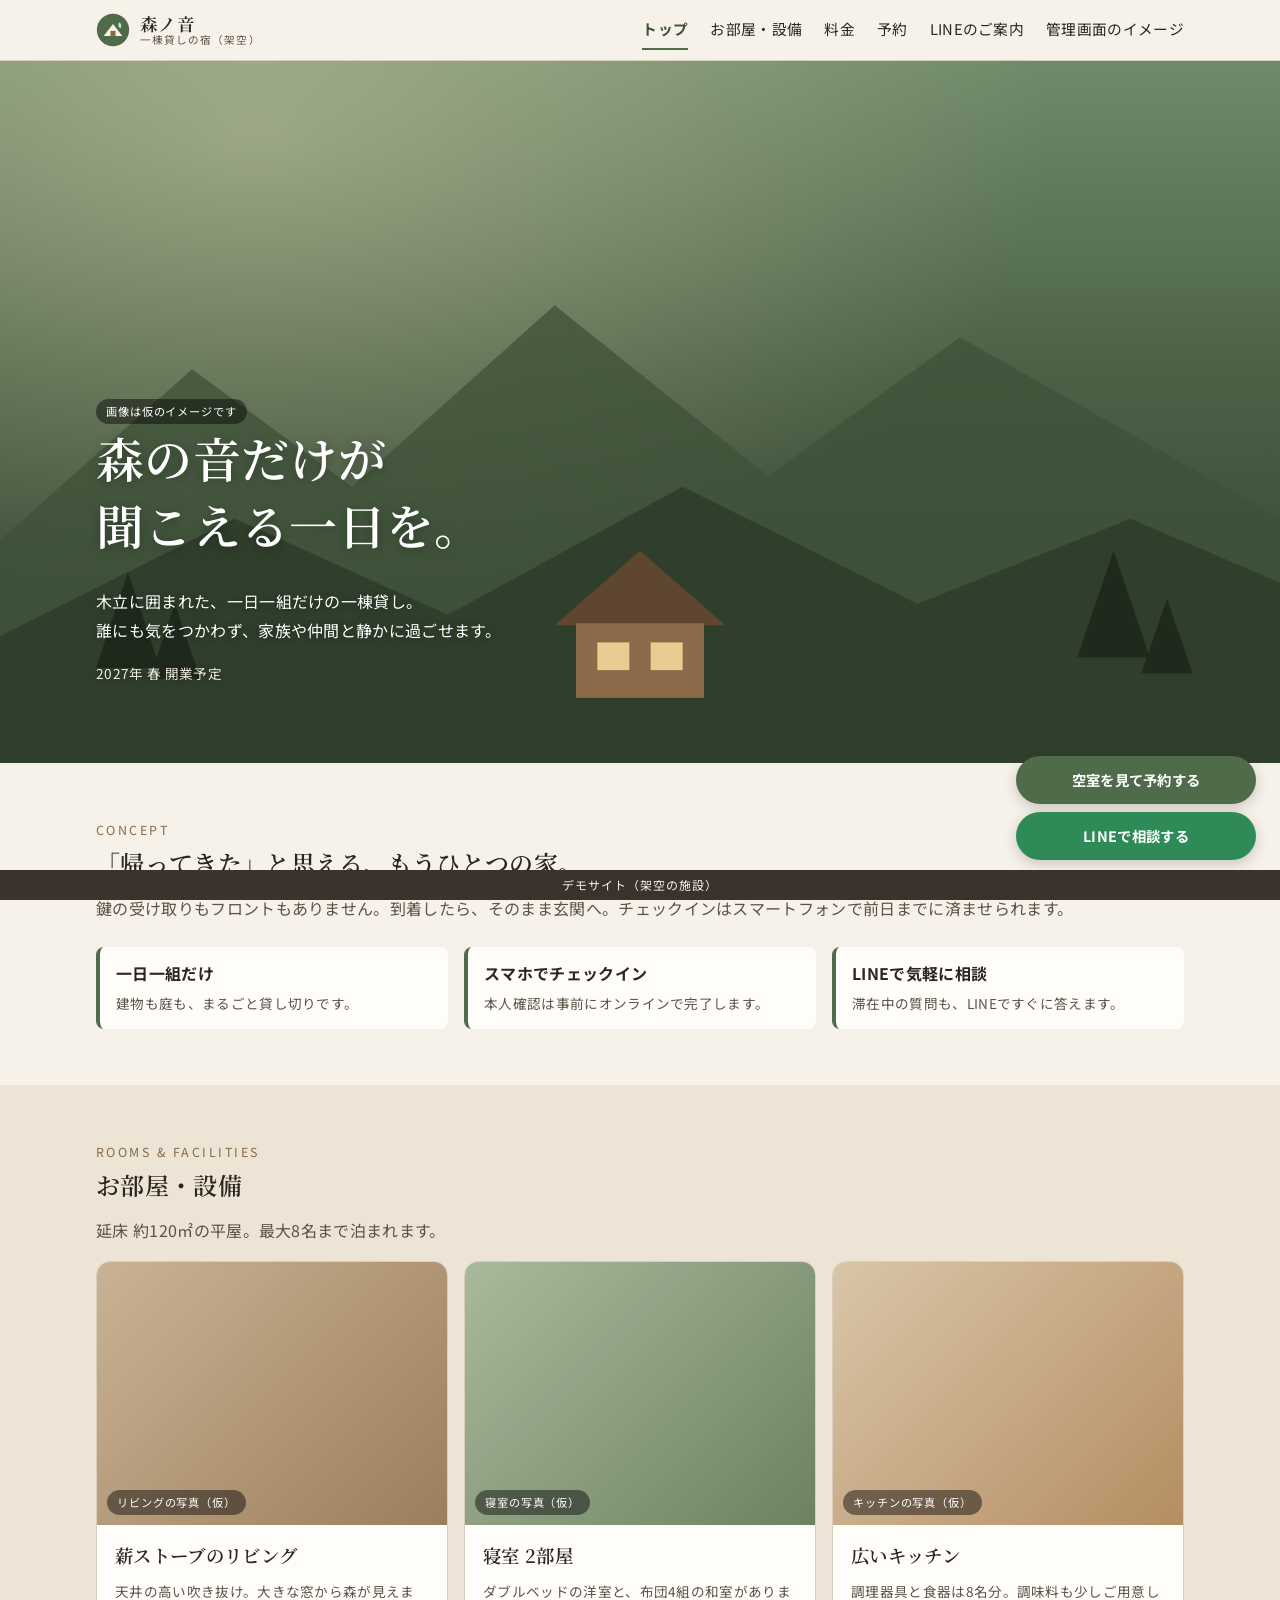
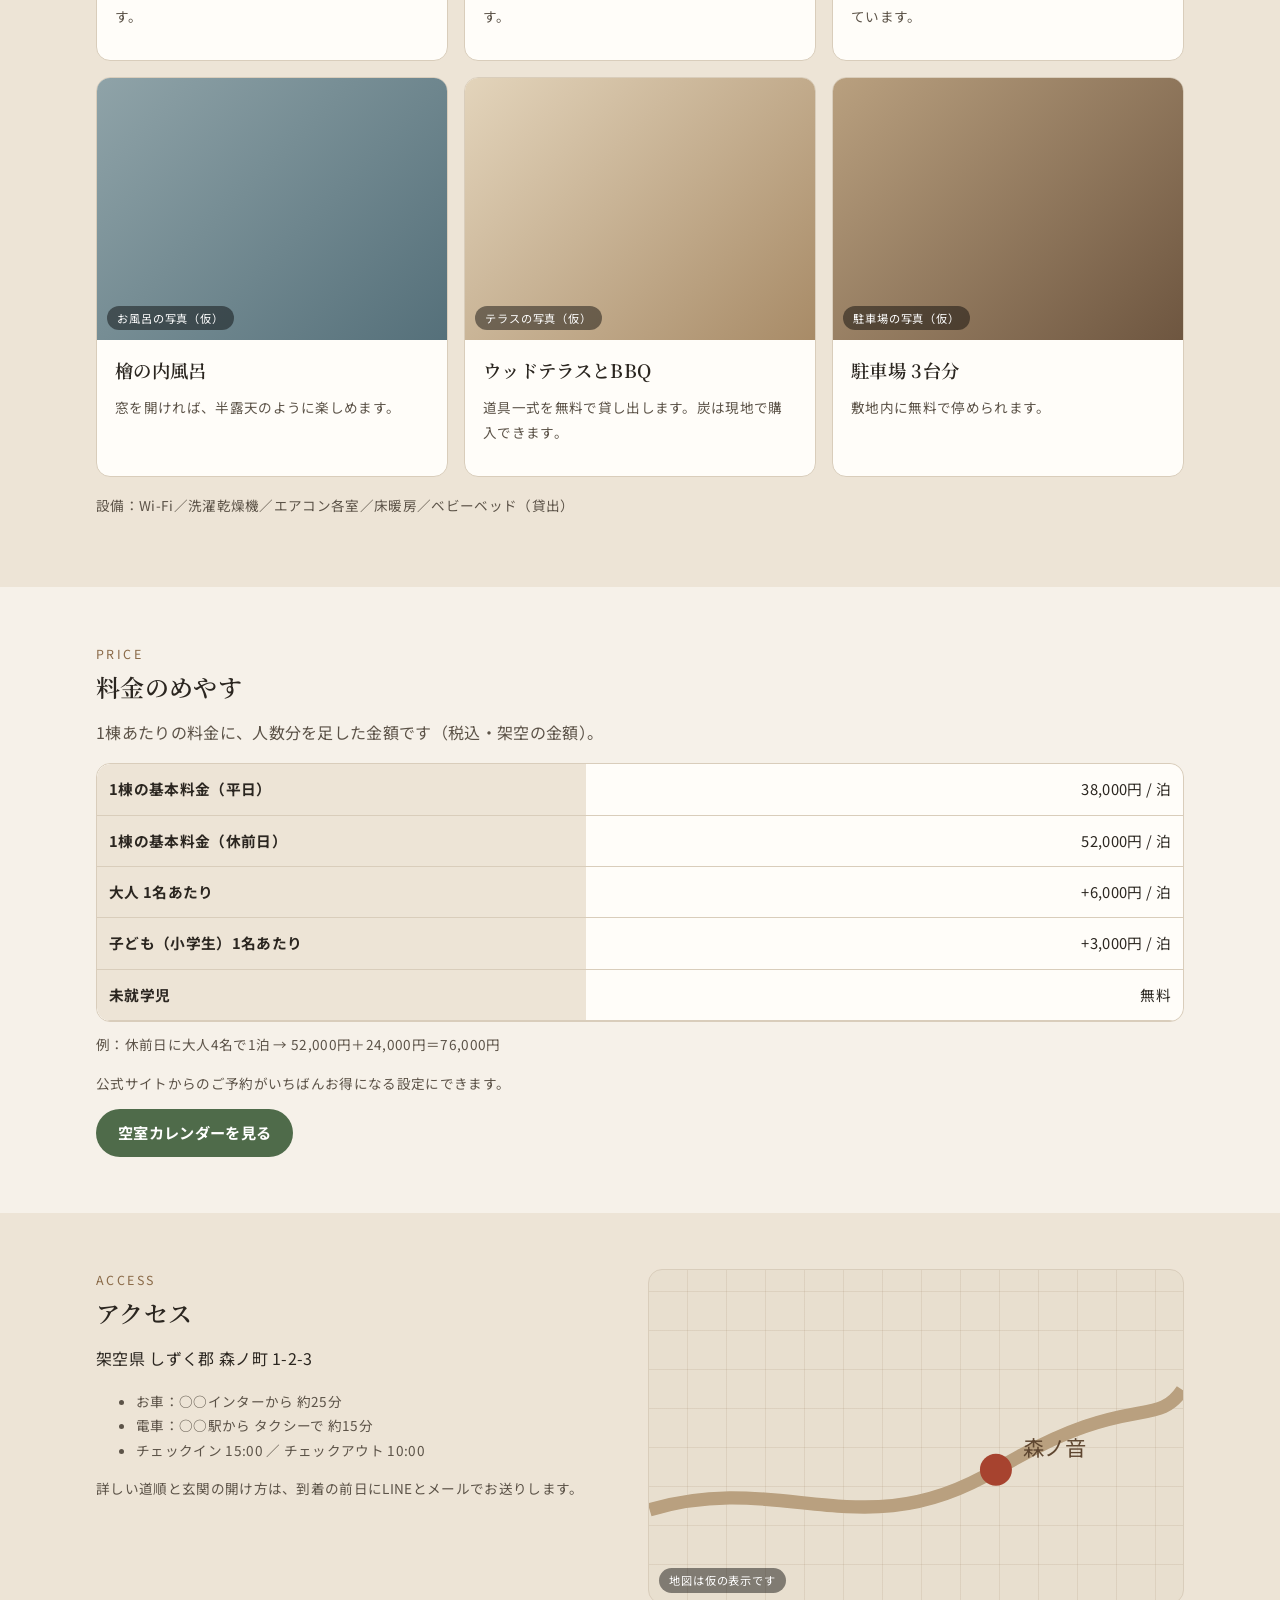
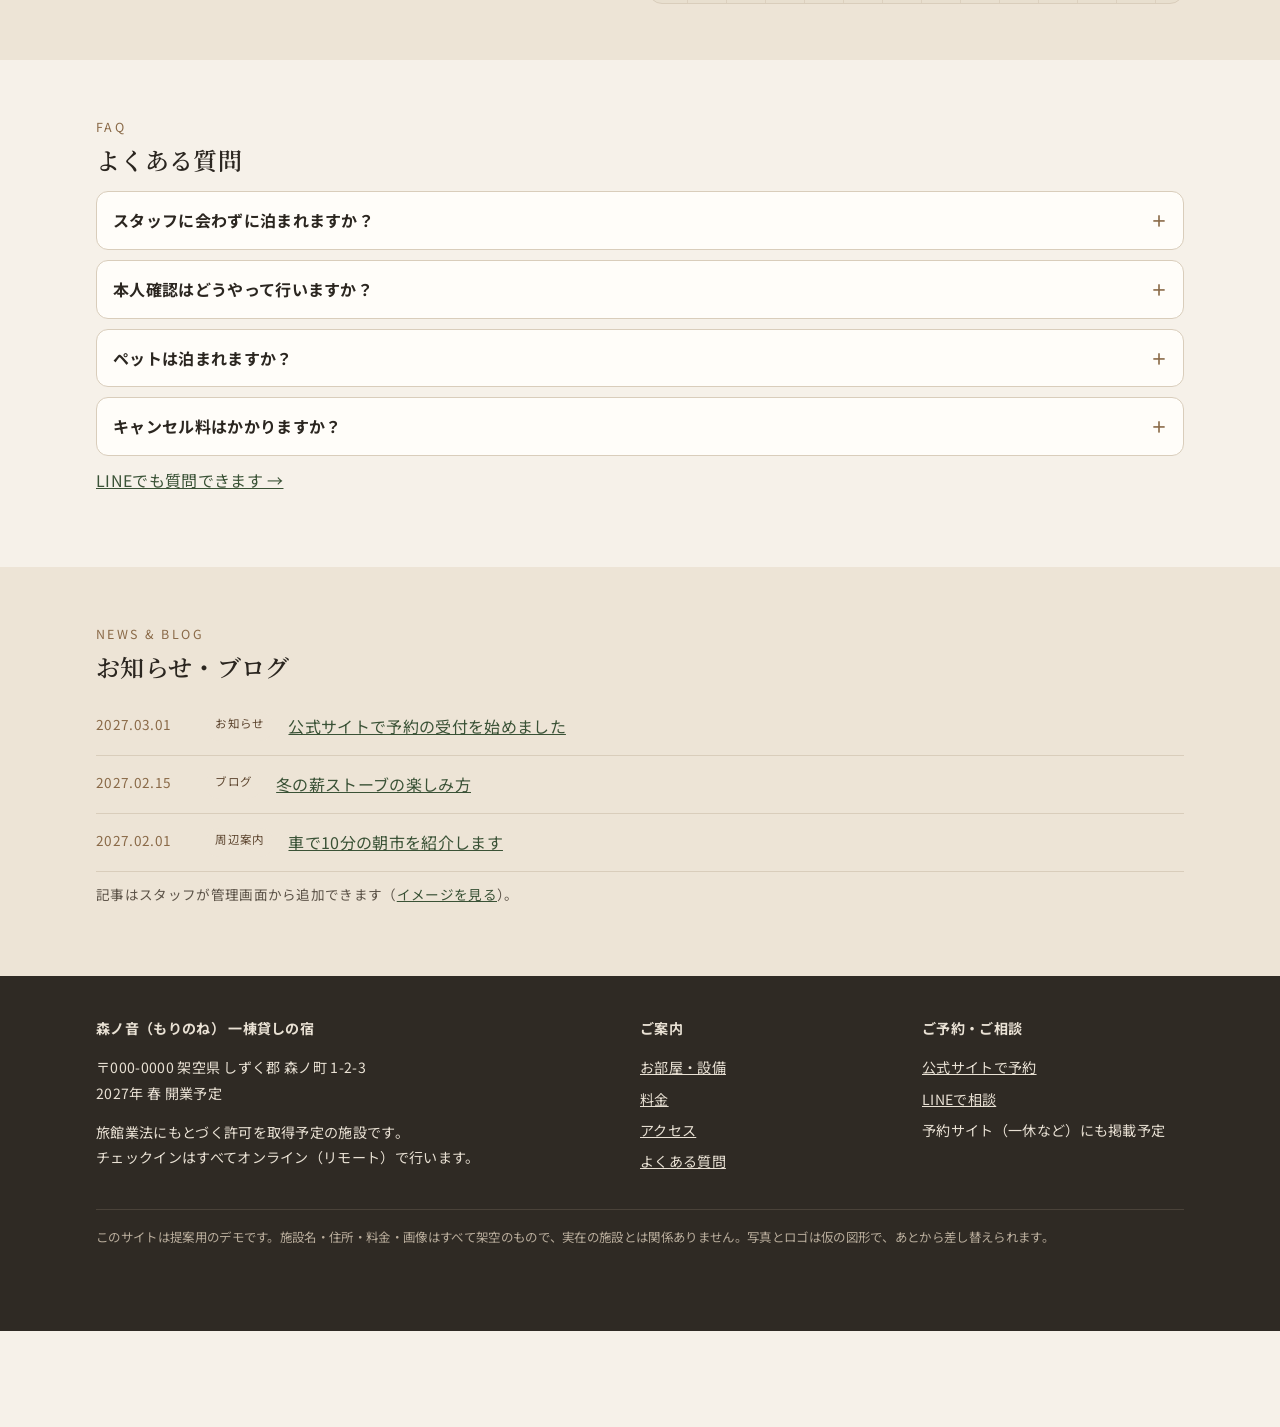
==== index.html @ 6efb227b "lodging site demo (fictional facility)" ====
<!doctype html>
<html lang="ja">
<head>
<meta charset="utf-8">
<meta name="viewport" content="width=device-width, initial-scale=1">
<meta name="robots" content="noindex,nofollow">
<title>森ノ音 一棟貸しの宿（デモ）</title>
<meta name="description" content="架空の一棟貸し貸別荘「森ノ音」の公式サイトのデモです。">
<link rel="preconnect" href="https://fonts.googleapis.com">
<link rel="preconnect" href="https://fonts.gstatic.com" crossorigin>
<link href="https://fonts.googleapis.com/css2?family=Noto+Sans+JP:wght@400;700&family=Noto+Serif+JP:wght@500;600&display=swap" rel="stylesheet">
<link rel="stylesheet" href="assets/style.css">
</head>
<body class="has-sticky">
<div id="site-header"></div>

<main>
  <!-- ヒーロー -->
  <section class="hero" aria-label="コンセプト">
    <svg class="hero-art" viewBox="0 0 1200 800" preserveAspectRatio="xMidYMid slice" aria-hidden="true">
      <path d="M0 520 L180 360 L330 470 L520 300 L720 460 L900 330 L1200 500 L1200 800 L0 800Z" fill="#3e5239" opacity=".75"/>
      <path d="M0 610 L220 500 L420 590 L640 470 L860 580 L1060 500 L1200 560 L1200 800 L0 800Z" fill="#2f3f2b"/>
      <g fill="#1f2a1d">
        <path d="M90 640 l30 -90 l30 90z"/><path d="M140 650 l24 -70 l24 70z"/>
        <path d="M1010 630 l34 -100 l34 100z"/><path d="M1070 645 l24 -70 l24 70z"/>
      </g>
      <g transform="translate(520 520)">
        <path d="M0 80 L80 10 L160 80 Z" fill="#5e4630"/>
        <rect x="20" y="78" width="120" height="70" fill="#8a6a48"/>
        <rect x="40" y="96" width="30" height="26" fill="#f3d79a" opacity=".9"/>
        <rect x="90" y="96" width="30" height="26" fill="#f3d79a" opacity=".9"/>
      </g>
    </svg>
    <div class="inner">
      <span class="placeholder-tag">画像は仮のイメージです</span>
      <h1>森の音だけが<br>聞こえる一日を。</h1>
      <p>木立に囲まれた、一日一組だけの一棟貸し。<br>誰にも気をつかわず、家族や仲間と静かに過ごせます。</p>
      <p class="small" style="color:#f1eadf">2027年 春 開業予定</p>
    </div>
  </section>

  <!-- コンセプト -->
  <section class="section">
    <div class="container">
      <span class="eyebrow">CONCEPT</span>
      <h2>「帰ってきた」と思える、もうひとつの家。</h2>
      <p class="lead">鍵の受け取りもフロントもありません。到着したら、そのまま玄関へ。チェックインはスマートフォンで前日までに済ませられます。</p>
      <div class="grid grid-3" style="margin-top:24px">
        <div class="info"><strong>一日一組だけ</strong><br><span class="small">建物も庭も、まるごと貸し切りです。</span></div>
        <div class="info"><strong>スマホでチェックイン</strong><br><span class="small">本人確認は事前にオンラインで完了します。</span></div>
        <div class="info"><strong>LINEで気軽に相談</strong><br><span class="small">滞在中の質問も、LINEですぐに答えます。</span></div>
      </div>
    </div>
  </section>

  <!-- お部屋・設備 -->
  <section class="section alt" id="rooms">
    <div class="container">
      <span class="eyebrow">ROOMS &amp; FACILITIES</span>
      <h2>お部屋・設備</h2>
      <p class="lead">延床 約120㎡の平屋。最大8名まで泊まれます。</p>
      <div class="grid grid-3">
        <article class="card">
          <div class="ph"><span class="placeholder-tag">リビングの写真（仮）</span></div>
          <div class="body"><h3>薪ストーブのリビング</h3><p class="small">天井の高い吹き抜け。大きな窓から森が見えます。</p></div>
        </article>
        <article class="card">
          <div class="ph p2"><span class="placeholder-tag">寝室の写真（仮）</span></div>
          <div class="body"><h3>寝室 2部屋</h3><p class="small">ダブルベッドの洋室と、布団4組の和室があります。</p></div>
        </article>
        <article class="card">
          <div class="ph p3"><span class="placeholder-tag">キッチンの写真（仮）</span></div>
          <div class="body"><h3>広いキッチン</h3><p class="small">調理器具と食器は8名分。調味料も少しご用意しています。</p></div>
        </article>
        <article class="card">
          <div class="ph p4"><span class="placeholder-tag">お風呂の写真（仮）</span></div>
          <div class="body"><h3>檜の内風呂</h3><p class="small">窓を開ければ、半露天のように楽しめます。</p></div>
        </article>
        <article class="card">
          <div class="ph p5"><span class="placeholder-tag">テラスの写真（仮）</span></div>
          <div class="body"><h3>ウッドテラスとBBQ</h3><p class="small">道具一式を無料で貸し出します。炭は現地で購入できます。</p></div>
        </article>
        <article class="card">
          <div class="ph p6"><span class="placeholder-tag">駐車場の写真（仮）</span></div>
          <div class="body"><h3>駐車場 3台分</h3><p class="small">敷地内に無料で停められます。</p></div>
        </article>
      </div>
      <p class="small" style="margin-top:16px">設備：Wi-Fi／洗濯乾燥機／エアコン各室／床暖房／ベビーベッド（貸出）</p>
    </div>
  </section>

  <!-- 料金 -->
  <section class="section" id="price">
    <div class="container">
      <span class="eyebrow">PRICE</span>
      <h2>料金のめやす</h2>
      <p class="lead">1棟あたりの料金に、人数分を足した金額です（税込・架空の金額）。</p>
      <div class="table-wrap">
        <table class="price-table">
          <tr><th>1棟の基本料金（平日）</th><td>38,000円 / 泊</td></tr>
          <tr><th>1棟の基本料金（休前日）</th><td>52,000円 / 泊</td></tr>
          <tr><th>大人 1名あたり</th><td>+6,000円 / 泊</td></tr>
          <tr><th>子ども（小学生）1名あたり</th><td>+3,000円 / 泊</td></tr>
          <tr><th>未就学児</th><td>無料</td></tr>
        </table>
      </div>
      <p class="small" style="margin-top:10px">例：休前日に大人4名で1泊 → 52,000円＋24,000円＝76,000円</p>
      <p class="small">公式サイトからのご予約がいちばんお得になる設定にできます。</p>
      <a class="btn btn-primary" href="booking.html">空室カレンダーを見る</a>
    </div>
  </section>

  <!-- アクセス -->
  <section class="section alt" id="access">
    <div class="container grid grid-2">
      <div>
        <span class="eyebrow">ACCESS</span>
        <h2>アクセス</h2>
        <p>架空県 しずく郡 森ノ町 1-2-3</p>
        <ul class="small">
          <li>お車：○○インターから 約25分</li>
          <li>電車：○○駅から タクシーで 約15分</li>
          <li>チェックイン 15:00 ／ チェックアウト 10:00</li>
        </ul>
        <p class="small">詳しい道順と玄関の開け方は、到着の前日にLINEとメールでお送りします。</p>
      </div>
      <div class="map-ph" role="img" aria-label="地図の仮表示">
        <svg viewBox="0 0 400 250" style="position:absolute;inset:0;width:100%;height:100%" aria-hidden="true">
          <path d="M0 180 C100 150 160 210 260 150 S380 120 400 90" stroke="#b9a07f" stroke-width="10" fill="none"/>
          <circle cx="260" cy="150" r="12" fill="#a7432f"/>
          <text x="280" y="140" font-size="16" fill="#5e4630">森ノ音</text>
        </svg>
        <span class="placeholder-tag" style="position:absolute;left:10px;bottom:10px">地図は仮の表示です</span>
      </div>
    </div>
  </section>

  <!-- FAQ -->
  <section class="section" id="faq">
    <div class="container">
      <span class="eyebrow">FAQ</span>
      <h2>よくある質問</h2>
      <details class="faq"><summary>スタッフに会わずに泊まれますか？</summary><p>はい。チェックインはスマートフォンで事前に済ませます。当日は玄関の暗証番号で入れます。</p></details>
      <details class="faq"><summary>本人確認はどうやって行いますか？</summary><p>前日までに届くリンクから、代表者の身分証と宿泊者名簿をご登録ください。旅館業法で必要な手続きです。</p></details>
      <details class="faq"><summary>ペットは泊まれますか？</summary><p>申し訳ありません。ペットとのご宿泊はお受けしていません。</p></details>
      <details class="faq"><summary>キャンセル料はかかりますか？</summary><p>7日前まで無料です。それ以降は規定のキャンセル料がかかります（デモ用の仮の条件です）。</p></details>
      <p><a href="line-flow.html">LINEでも質問できます →</a></p>
    </div>
  </section>

  <!-- お知らせ -->
  <section class="section alt" id="news">
    <div class="container">
      <span class="eyebrow">NEWS &amp; BLOG</span>
      <h2>お知らせ・ブログ</h2>
      <ul class="news-list">
        <li><time datetime="2027-03-01">2027.03.01</time><span class="tag">お知らせ</span><a href="#news">公式サイトで予約の受付を始めました</a></li>
        <li><time datetime="2027-02-15">2027.02.15</time><span class="tag">ブログ</span><a href="#news">冬の薪ストーブの楽しみ方</a></li>
        <li><time datetime="2027-02-01">2027.02.01</time><span class="tag">周辺案内</span><a href="#news">車で10分の朝市を紹介します</a></li>
      </ul>
      <p class="small" style="margin-top:10px">記事はスタッフが管理画面から追加できます（<a href="admin-preview.html">イメージを見る</a>）。</p>
    </div>
  </section>
</main>

<div class="sticky-cta">
  <a class="btn btn-primary" href="booking.html">空室を見て予約する</a>
  <a class="btn btn-line" href="line-flow.html">LINEで相談する</a>
</div>

<div id="site-footer"></div>
<script src="assets/common.js"></script>
</body>
</html>
---- assets/style.css ----
/* 森ノ音 デモサイト 共通スタイル（架空の施設） */
:root {
  --bg: #f6f1e9;
  --bg-alt: #ede4d6;
  --paper: #fffdf9;
  --ink: #2b2620;
  --ink-soft: #5c5348;
  --line: #d9cdbb;
  --wood: #8a6a48;
  --wood-dark: #5e4630;
  --moss: #4f6b4a;
  --moss-dark: #3a5236;
  --accent: #b5703a;
  --line-green: #2e8b57;
  --danger: #a7432f;
  --radius: 14px;
  --shadow: 0 6px 24px rgba(60, 45, 30, .10);
  --gutter: 16px;
  --max: 1120px;
}

* { box-sizing: border-box; }
html { -webkit-text-size-adjust: 100%; }
body {
  margin: 0;
  background: var(--bg);
  color: var(--ink);
  font-family: "Noto Sans JP", system-ui, sans-serif;
  font-size: 16px;
  line-height: 1.8;
  letter-spacing: .02em;
  overflow-x: hidden;
}
img, svg { max-width: 100%; display: block; }
a { color: var(--moss-dark); }
h1, h2, h3 { font-family: "Noto Serif JP", serif; font-weight: 600; line-height: 1.4; margin: 0 0 .6em; }
h2 { font-size: 1.5rem; }
h3 { font-size: 1.15rem; }
p { margin: 0 0 1em; }

.container { max-width: var(--max); margin: 0 auto; padding: 0 var(--gutter); }
.section { padding: 56px 0; }
.section.alt { background: var(--bg-alt); }
.eyebrow { font-size: .78rem; letter-spacing: .2em; color: var(--wood); margin-bottom: .4em; display: block; }
.lead { color: var(--ink-soft); }
.small { font-size: .85rem; color: var(--ink-soft); }

/* デモ表示リボン */
.demo-ribbon {
  position: fixed; left: 0; right: 0; bottom: 0; z-index: 60;
  background: #3b332b; color: #f6f1e9; text-align: center;
  font-size: .75rem; padding: 4px 8px; letter-spacing: .08em;
}

/* ヘッダー */
.site-header {
  position: sticky; top: 0; z-index: 50;
  background: rgba(246, 241, 233, .94);
  backdrop-filter: blur(6px);
  border-bottom: 1px solid var(--line);
}
.site-header .bar { display: flex; align-items: center; justify-content: space-between; height: 60px; gap: 12px; }
.brand { display: flex; align-items: center; gap: 10px; text-decoration: none; color: var(--ink); }
.brand .mark { width: 34px; height: 34px; flex: none; }
.brand .name { font-family: "Noto Serif JP", serif; font-size: 1.1rem; font-weight: 600; line-height: 1.2; }
.brand .sub { display: block; font-size: .66rem; color: var(--ink-soft); font-family: "Noto Sans JP", sans-serif; font-weight: 400; letter-spacing: .1em; }
.nav-toggle {
  border: 1px solid var(--line); background: var(--paper); border-radius: 10px;
  width: 44px; height: 44px; font-size: 1.2rem; cursor: pointer; color: var(--ink);
}
.site-nav { display: none; }
.site-nav.open {
  display: block; position: absolute; left: 0; right: 0; top: 60px;
  background: var(--paper); border-bottom: 1px solid var(--line); box-shadow: var(--shadow);
}
.site-nav ul { list-style: none; margin: 0; padding: 8px var(--gutter); }
.site-nav a { display: block; padding: 12px 4px; text-decoration: none; color: var(--ink); border-bottom: 1px solid var(--bg-alt); }
.site-nav a[aria-current="page"] { color: var(--moss-dark); font-weight: 700; }

@media (min-width: 900px) {
  .nav-toggle { display: none; }
  .site-nav, .site-nav.open { display: block; position: static; background: none; border: 0; box-shadow: none; }
  .site-nav ul { display: flex; gap: 22px; padding: 0; }
  .site-nav a { border: 0; padding: 6px 0; font-size: .92rem; }
  .site-nav a[aria-current="page"] { border-bottom: 2px solid var(--moss); }
}

/* ボタン */
.btn {
  display: inline-flex; align-items: center; justify-content: center; gap: 8px;
  min-height: 48px; padding: 10px 22px; border-radius: 999px; border: 0;
  font: inherit; font-weight: 700; font-size: .95rem; text-decoration: none; cursor: pointer;
  transition: transform .15s, box-shadow .15s;
}
.btn:hover { transform: translateY(-1px); box-shadow: var(--shadow); }
.btn-primary { background: var(--moss); color: #fff; }
.btn-primary:hover { background: var(--moss-dark); }
.btn-line { background: var(--line-green); color: #fff; }
.btn-ghost { background: transparent; color: var(--ink); border: 1px solid var(--wood); }
.btn-block { width: 100%; }
.btn[disabled] { opacity: .45; cursor: not-allowed; transform: none; box-shadow: none; }

/* 固定CTA（スマホ下部・PC右下） */
.sticky-cta {
  position: fixed; left: 0; right: 0; bottom: 26px; z-index: 55;
  display: flex; gap: 8px; padding: 0 12px;
}
.sticky-cta .btn { flex: 1; box-shadow: 0 4px 14px rgba(0,0,0,.18); font-size: .9rem; padding: 10px 12px; }
.sticky-cta .btn-primary { flex: 1.5; }
@media (min-width: 900px) {
  .sticky-cta { left: auto; right: 24px; bottom: 40px; flex-direction: column; width: 240px; padding: 0; }
}
body.has-sticky { padding-bottom: 96px; }

/* ヒーロー */
.hero {
  position: relative; min-height: 78vh; display: flex; align-items: flex-end;
  color: #fff; overflow: hidden;
  background:
    radial-gradient(ellipse at 20% 10%, rgba(255,240,200,.35), transparent 55%),
    linear-gradient(180deg, #6f8a6a 0%, #4b6146 45%, #2f3d2c 100%);
}
.hero-art { position: absolute; inset: 0; width: 100%; height: 100%; }
.hero .inner { position: relative; padding: 48px var(--gutter) 64px; max-width: var(--max); margin: 0 auto; width: 100%; }
.hero h1 { font-size: clamp(1.8rem, 6vw, 3rem); text-shadow: 0 2px 12px rgba(0,0,0,.35); }
.hero p { max-width: 34em; text-shadow: 0 1px 8px rgba(0,0,0,.4); }
.placeholder-tag {
  display: inline-block; font-size: .7rem; background: rgba(0,0,0,.45); color: #fff;
  padding: 2px 10px; border-radius: 999px; letter-spacing: .08em;
}

/* グリッド・カード */
.grid { display: grid; gap: 16px; }
@media (min-width: 700px) { .grid-2 { grid-template-columns: repeat(2, 1fr); } .grid-3 { grid-template-columns: repeat(3, 1fr); } }
.card { background: var(--paper); border: 1px solid var(--line); border-radius: var(--radius); overflow: hidden; }
.card .body { padding: 18px; }
.ph {
  aspect-ratio: 4 / 3; position: relative; display: flex; align-items: flex-end; padding: 10px;
  background: linear-gradient(135deg, #c9b394, #9c7e5c);
}
.ph.p2 { background: linear-gradient(135deg, #a9b99c, #6c8263); }
.ph.p3 { background: linear-gradient(135deg, #d9c6a8, #b58d62); }
.ph.p4 { background: linear-gradient(135deg, #8fa3a8, #55707a); }
.ph.p5 { background: linear-gradient(135deg, #e3d4bb, #a88b67); }
.ph.p6 { background: linear-gradient(135deg, #b9a07f, #6e5640); }
.ph svg { position: absolute; inset: 0; width: 100%; height: 100%; opacity: .35; }

/* 料金 */
.price-table { width: 100%; border-collapse: collapse; background: var(--paper); border-radius: var(--radius); overflow: hidden; }
.price-table th, .price-table td { padding: 12px; border-bottom: 1px solid var(--line); text-align: left; font-size: .92rem; }
.price-table th { background: var(--bg-alt); font-weight: 700; width: 45%; }
.price-table td { text-align: right; }
.table-wrap { overflow-x: auto; border-radius: var(--radius); border: 1px solid var(--line); }

/* FAQ */
details.faq { background: var(--paper); border: 1px solid var(--line); border-radius: 12px; margin-bottom: 10px; }
details.faq summary { cursor: pointer; padding: 14px 16px; font-weight: 700; list-style: none; position: relative; padding-right: 40px; }
details.faq summary::-webkit-details-marker { display: none; }
details.faq summary::after { content: "＋"; position: absolute; right: 16px; color: var(--wood); }
details.faq[open] summary::after { content: "－"; }
details.faq p { padding: 0 16px 14px; margin: 0; color: var(--ink-soft); }

/* お知らせ */
.news-list { list-style: none; padding: 0; margin: 0; }
.news-list li { display: flex; flex-wrap: wrap; gap: 4px 14px; padding: 14px 0; border-bottom: 1px solid var(--line); }
.news-list time { color: var(--wood); font-size: .85rem; min-width: 7em; }
.tag { display: inline-block; font-size: .72rem; padding: 1px 10px; border-radius: 999px; background: var(--bg-alt); color: var(--wood-dark); }

/* 地図プレースホルダ */
.map-ph {
  border-radius: var(--radius); aspect-ratio: 16 / 10; position: relative; overflow: hidden;
  background:
    repeating-linear-gradient(0deg, transparent 0 38px, rgba(138,106,72,.12) 38px 39px),
    repeating-linear-gradient(90deg, transparent 0 38px, rgba(138,106,72,.12) 38px 39px),
    #e8dfcf;
  border: 1px solid var(--line);
}

/* フッター */
.site-footer { background: #2f2a24; color: #e9e1d4; padding: 40px 0 70px; font-size: .88rem; }
.site-footer a { color: #e9e1d4; }
.site-footer .cols { display: grid; gap: 20px; }
@media (min-width: 700px) { .site-footer .cols { grid-template-columns: 2fr 1fr 1fr; } }
.site-footer ul { list-style: none; padding: 0; margin: 0; }
.site-footer li { margin-bottom: 6px; }
.site-footer .note { margin-top: 24px; padding-top: 16px; border-top: 1px solid #4a4239; color: #b9ad9c; font-size: .78rem; }

/* デモ注意ボックス */
.notice {
  border: 2px solid var(--danger); background: #fbeee9; color: #6e2a1d;
  border-radius: 12px; padding: 14px 16px; font-weight: 700; text-align: center;
}
.info { background: var(--paper); border-left: 4px solid var(--moss); padding: 12px 16px; border-radius: 8px; }

/* ページ見出し */
.page-head { padding: 36px 0 12px; }
.page-head h1 { font-size: clamp(1.5rem, 5vw, 2.2rem); }

/* 予約：ステップ */
.steps { display: flex; gap: 6px; list-style: none; padding: 0; margin: 0 0 20px; counter-reset: s; }
.steps li {
  flex: 1; text-align: center; font-size: .78rem; padding: 8px 4px; border-radius: 10px;
  background: var(--paper); border: 1px solid var(--line); color: var(--ink-soft);
}
.steps li.active { background: var(--moss); color: #fff; border-color: var(--moss); font-weight: 700; }
.steps li.done { background: var(--bg-alt); color: var(--moss-dark); }
.panel { background: var(--paper); border: 1px solid var(--line); border-radius: var(--radius); padding: 18px; margin-bottom: 16px; }
.panel[hidden] { display: none; }

.cal-head { display: flex; align-items: center; justify-content: space-between; margin-bottom: 10px; }
.cal-head button { width: 40px; height: 40px; border-radius: 50%; border: 1px solid var(--line); background: var(--bg); cursor: pointer; font-size: 1rem; color: var(--ink); }
.cal { display: grid; grid-template-columns: repeat(7, 1fr); gap: 4px; }
.cal .dow { text-align: center; font-size: .72rem; color: var(--ink-soft); padding: 4px 0; }
.cal .dow.sun { color: var(--danger); } .cal .dow.sat { color: #3f6a8c; }
.cal button.day {
  aspect-ratio: 1 / 1; border: 1px solid var(--line); background: #fff; border-radius: 8px;
  font: inherit; font-size: .85rem; cursor: pointer; display: flex; flex-direction: column;
  align-items: center; justify-content: center; line-height: 1.1; padding: 0; color: var(--ink); min-width: 0;
}
.cal button.day small { font-size: .6rem; color: var(--moss); }
.cal button.day.full { background: #eee7dc; color: #a59a8a; cursor: not-allowed; }
.cal button.day.full small { color: #a59a8a; }
.cal button.day.past { visibility: hidden; }
.cal button.day.in-range { background: #dfe8d8; border-color: #b7c9ab; }
.cal button.day.sel { background: var(--moss); color: #fff; border-color: var(--moss); }
.cal button.day.sel small { color: #fff; }
.legend { display: flex; flex-wrap: wrap; gap: 12px; font-size: .78rem; color: var(--ink-soft); margin-top: 10px; }
.legend span::before { content: ""; display: inline-block; width: 12px; height: 12px; border-radius: 3px; margin-right: 4px; vertical-align: -1px; border: 1px solid var(--line); background: #fff; }
.legend .l-full::before { background: #eee7dc; }
.legend .l-sel::before { background: var(--moss); border-color: var(--moss); }

.form-row { margin-bottom: 14px; }
.form-row label { display: block; font-size: .85rem; font-weight: 700; margin-bottom: 4px; }
.form-row input, .form-row select {
  width: 100%; min-height: 46px; padding: 8px 12px; border: 1px solid var(--line); border-radius: 10px;
  font: inherit; background: #fff; color: var(--ink);
}
.form-2 { display: grid; gap: 12px; grid-template-columns: 1fr 1fr; }
.summary-box { background: var(--bg); border-radius: 10px; padding: 12px 14px; font-size: .92rem; }
.summary-box dl { display: grid; grid-template-columns: auto 1fr; gap: 4px 14px; margin: 0; }
.summary-box dt { color: var(--ink-soft); }
.summary-box dd { margin: 0; text-align: right; }
.total { display: flex; justify-content: space-between; font-weight: 700; font-size: 1.15rem; border-top: 2px solid var(--line); padding-top: 10px; margin-top: 10px; }
.plan-opt { display: flex; gap: 10px; align-items: flex-start; border: 1px solid var(--line); border-radius: 10px; padding: 12px; margin-bottom: 8px; cursor: pointer; background: #fff; }
.plan-opt input { margin-top: 6px; width: 18px; height: 18px; flex: none; }
.timeline { list-style: none; padding: 0; margin: 0; position: relative; }
.timeline li { position: relative; padding: 0 0 18px 34px; }
.timeline li::before { content: ""; position: absolute; left: 10px; top: 6px; bottom: -6px; width: 2px; background: var(--line); }
.timeline li:last-child::before { display: none; }
.timeline .dot { position: absolute; left: 0; top: 2px; width: 22px; height: 22px; border-radius: 50%; background: var(--moss); color: #fff; font-size: .72rem; display: flex; align-items: center; justify-content: center; }

/* LINE 風チャット（汎用の配色・ロゴは使わない） */
.phone {
  width: 100%; max-width: 360px; margin: 0 auto; border-radius: 34px; padding: 12px;
  background: #1f1d1a; box-shadow: 0 18px 40px rgba(0,0,0,.25);
}
.phone .screen { border-radius: 24px; overflow: hidden; background: #b9c8d6; display: flex; flex-direction: column; height: 620px; }
.phone .chat-head { background: #2c3a4a; color: #fff; padding: 12px 14px; font-size: .9rem; display: flex; align-items: center; gap: 10px; }
.phone .chat-head .av { width: 30px; height: 30px; border-radius: 50%; background: var(--moss); flex: none; }
.chat-body { flex: 1; overflow-y: auto; padding: 12px; display: flex; flex-direction: column; gap: 10px; scroll-behavior: smooth; }
.msg { max-width: 82%; font-size: .85rem; line-height: 1.6; padding: 9px 12px; border-radius: 16px; animation: pop .25s ease; word-break: break-word; }
.msg.bot { background: #fff; color: #222; align-self: flex-start; border-top-left-radius: 4px; }
.msg.user { background: #8fd18f; color: #1b2a1b; align-self: flex-end; border-top-right-radius: 4px; }
.msg .stamp { display: block; font-size: .65rem; color: #888; margin-top: 4px; }
.msg .mbtn { display: block; margin-top: 8px; text-align: center; background: var(--moss); color: #fff; border-radius: 8px; padding: 6px; font-size: .78rem; text-decoration: none; }
.sys { align-self: center; font-size: .7rem; background: rgba(0,0,0,.25); color: #fff; padding: 2px 10px; border-radius: 999px; }
.quick { display: flex; gap: 6px; flex-wrap: wrap; align-self: flex-end; justify-content: flex-end; }
.quick span { background: #fff; border: 1px solid #2c3a4a; color: #2c3a4a; font-size: .72rem; padding: 3px 10px; border-radius: 999px; }
.chat-foot { background: #fff; padding: 10px; display: flex; gap: 8px; }
.chat-foot .btn { flex: 1; min-height: 42px; font-size: .85rem; padding: 6px 10px; }
@keyframes pop { from { opacity: 0; transform: translateY(6px); } to { opacity: 1; transform: none; } }
.flow-layout { display: grid; gap: 24px; }
@media (min-width: 900px) { .flow-layout { grid-template-columns: 380px 1fr; align-items: start; } }
.flow-steps { list-style: none; padding: 0; margin: 0; }
.flow-steps li { background: var(--paper); border: 1px solid var(--line); border-radius: 12px; padding: 12px 14px; margin-bottom: 10px; opacity: .55; transition: opacity .2s, border-color .2s; }
.flow-steps li.on { opacity: 1; border-color: var(--moss); }
.flow-steps .when { font-size: .75rem; color: var(--wood); font-weight: 700; }

/* 管理画面イメージ */
.admin-shell { background: #fff; border: 1px solid var(--line); border-radius: var(--radius); overflow: hidden; box-shadow: var(--shadow); }
.admin-top { background: #2f2a24; color: #fff; padding: 10px 14px; font-size: .85rem; display: flex; justify-content: space-between; gap: 8px; flex-wrap: wrap; }
.admin-tabs { display: flex; overflow-x: auto; border-bottom: 1px solid var(--line); background: var(--bg); }
.admin-tabs button { flex: none; border: 0; background: none; padding: 12px 16px; font: inherit; font-size: .88rem; cursor: pointer; color: var(--ink-soft); border-bottom: 3px solid transparent; }
.admin-tabs button.on { color: var(--moss-dark); border-bottom-color: var(--moss); font-weight: 700; }
.admin-pane { padding: 18px; }
.admin-pane[hidden] { display: none; }
.admin-row { display: flex; flex-wrap: wrap; align-items: center; justify-content: space-between; gap: 10px; padding: 12px 0; border-bottom: 1px solid var(--bg-alt); }
.admin-row .name { font-weight: 700; }
.admin-row input { min-height: 42px; border: 1px solid var(--line); border-radius: 8px; padding: 6px 10px; font: inherit; width: 140px; }
.photo-grid { display: grid; grid-template-columns: repeat(2, 1fr); gap: 10px; }
@media (min-width: 700px) { .photo-grid { grid-template-columns: repeat(4, 1fr); } }
.photo-grid .ph { border-radius: 10px; cursor: pointer; aspect-ratio: 1/1; }
.photo-grid .ph span { position: relative; font-size: .7rem; background: rgba(255,255,255,.85); padding: 1px 8px; border-radius: 999px; }
.drop { border: 2px dashed var(--wood); border-radius: 10px; padding: 18px; text-align: center; color: var(--wood-dark); font-size: .88rem; margin-top: 10px; }
.toast { position: fixed; left: 50%; bottom: 100px; transform: translateX(-50%); background: #2f2a24; color: #fff; padding: 10px 18px; border-radius: 999px; font-size: .85rem; z-index: 70; opacity: 0; transition: opacity .2s; pointer-events: none; max-width: calc(100% - 32px); text-align: center; }
.toast.show { opacity: 1; }
.preview-mini { border: 1px solid var(--line); border-radius: 10px; padding: 12px; background: var(--bg); font-size: .88rem; }
.badge-label { display: inline-block; background: var(--accent); color: #fff; font-size: .75rem; padding: 2px 10px; border-radius: 999px; font-weight: 700; }
textarea { width: 100%; min-height: 90px; border: 1px solid var(--line); border-radius: 8px; padding: 8px 10px; font: inherit; }
#doneSummary dd { text-align: left; }
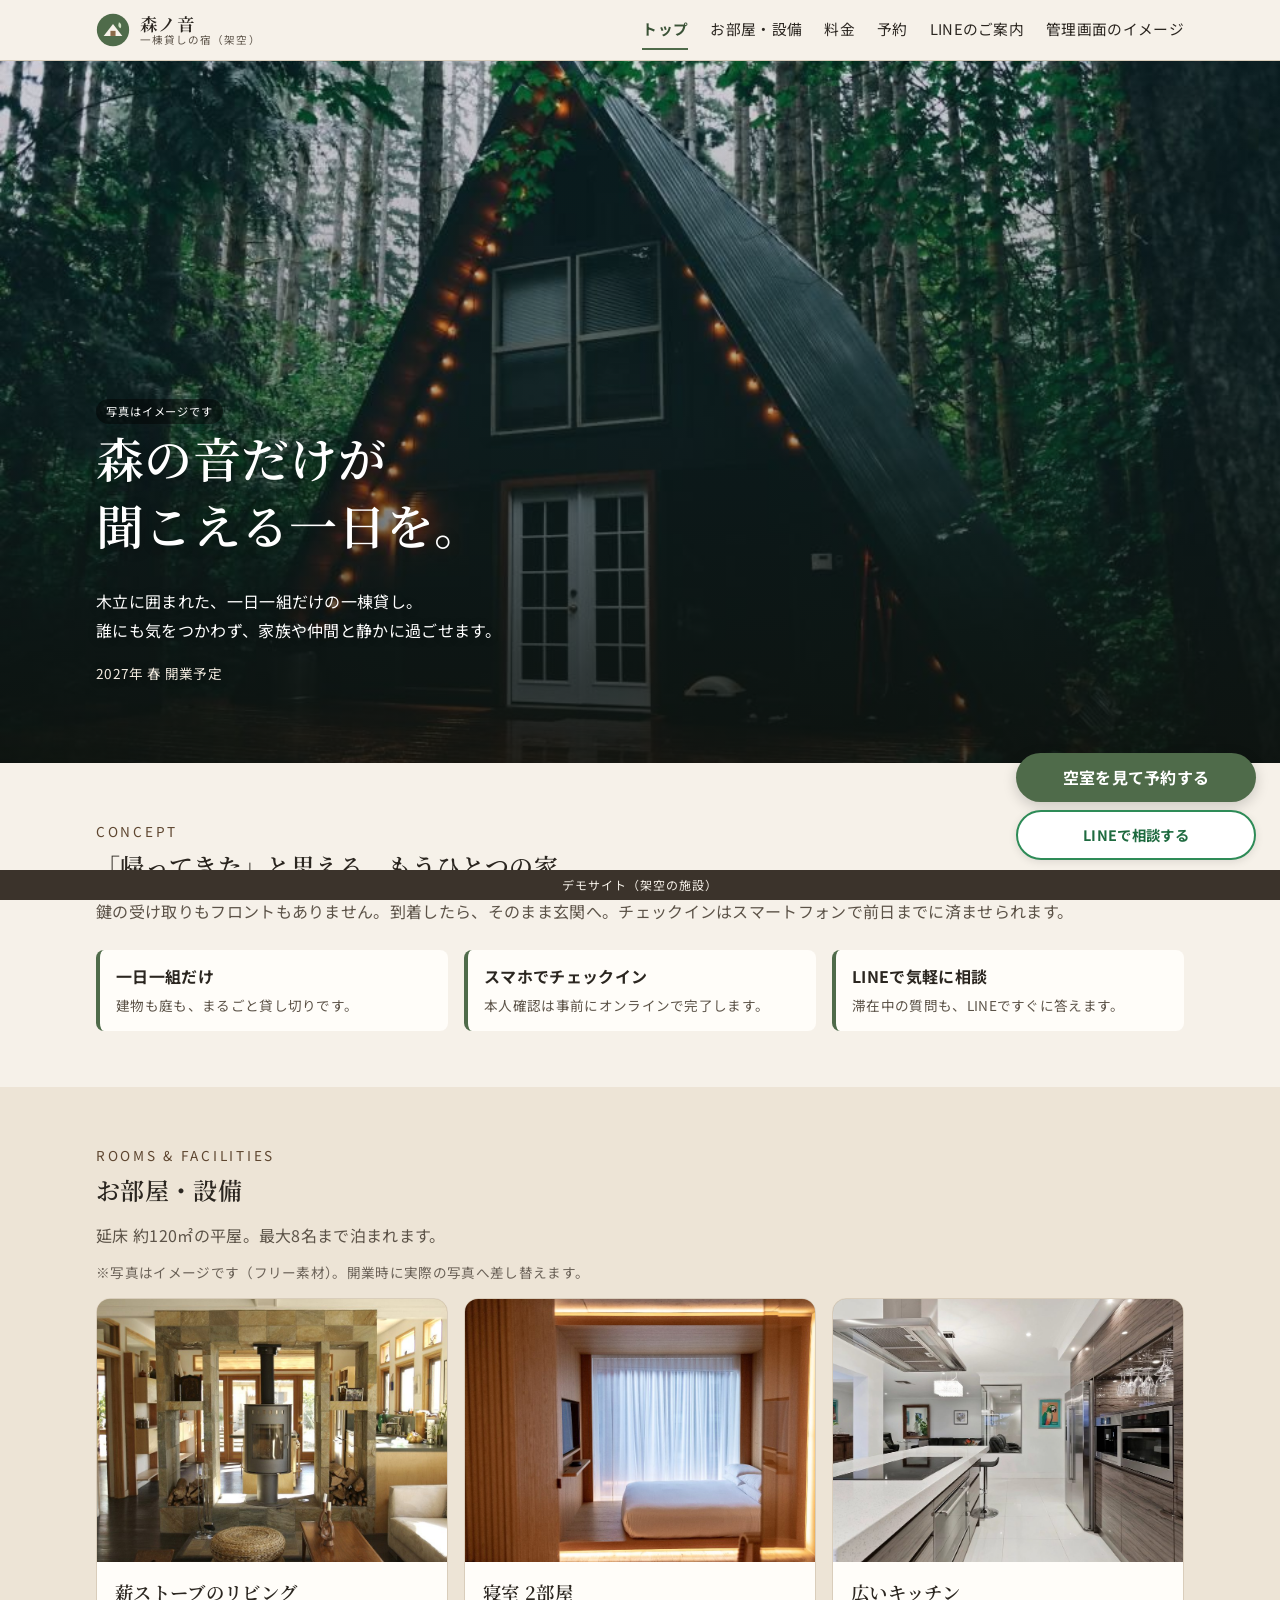
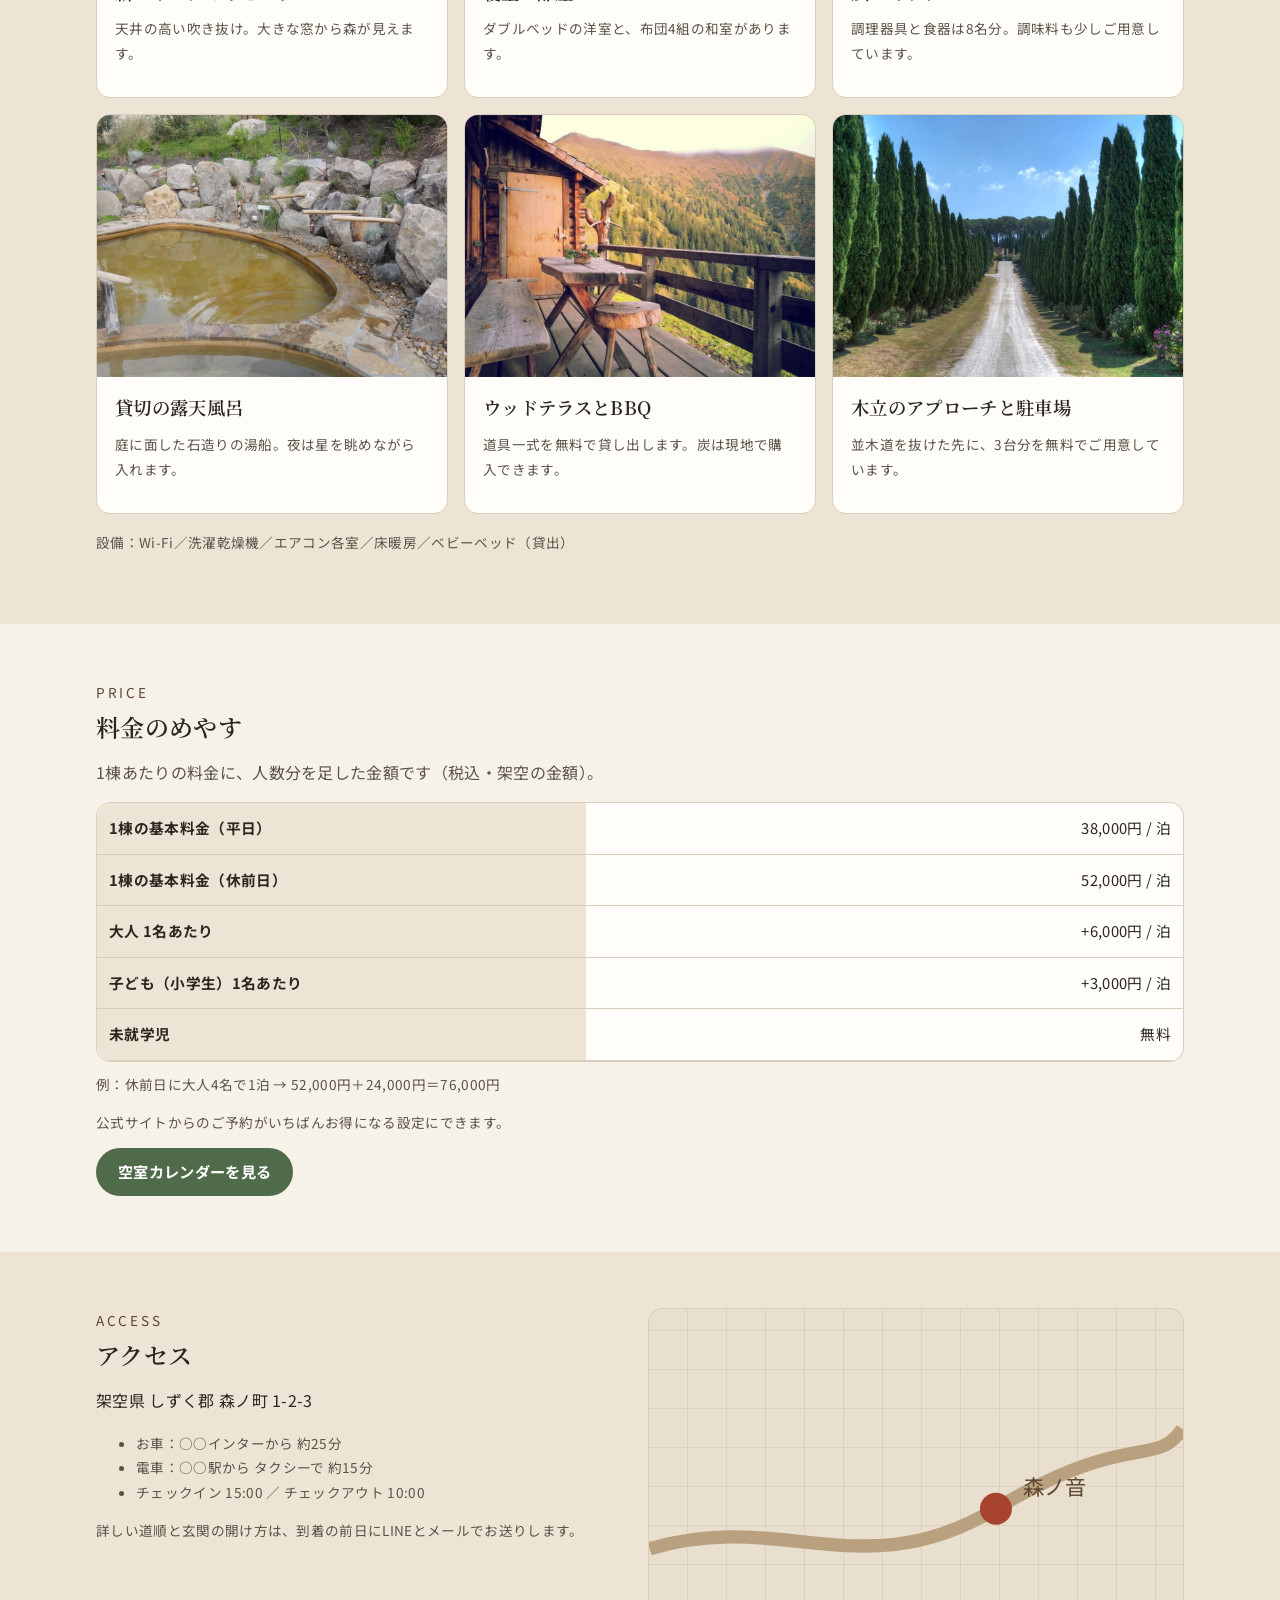
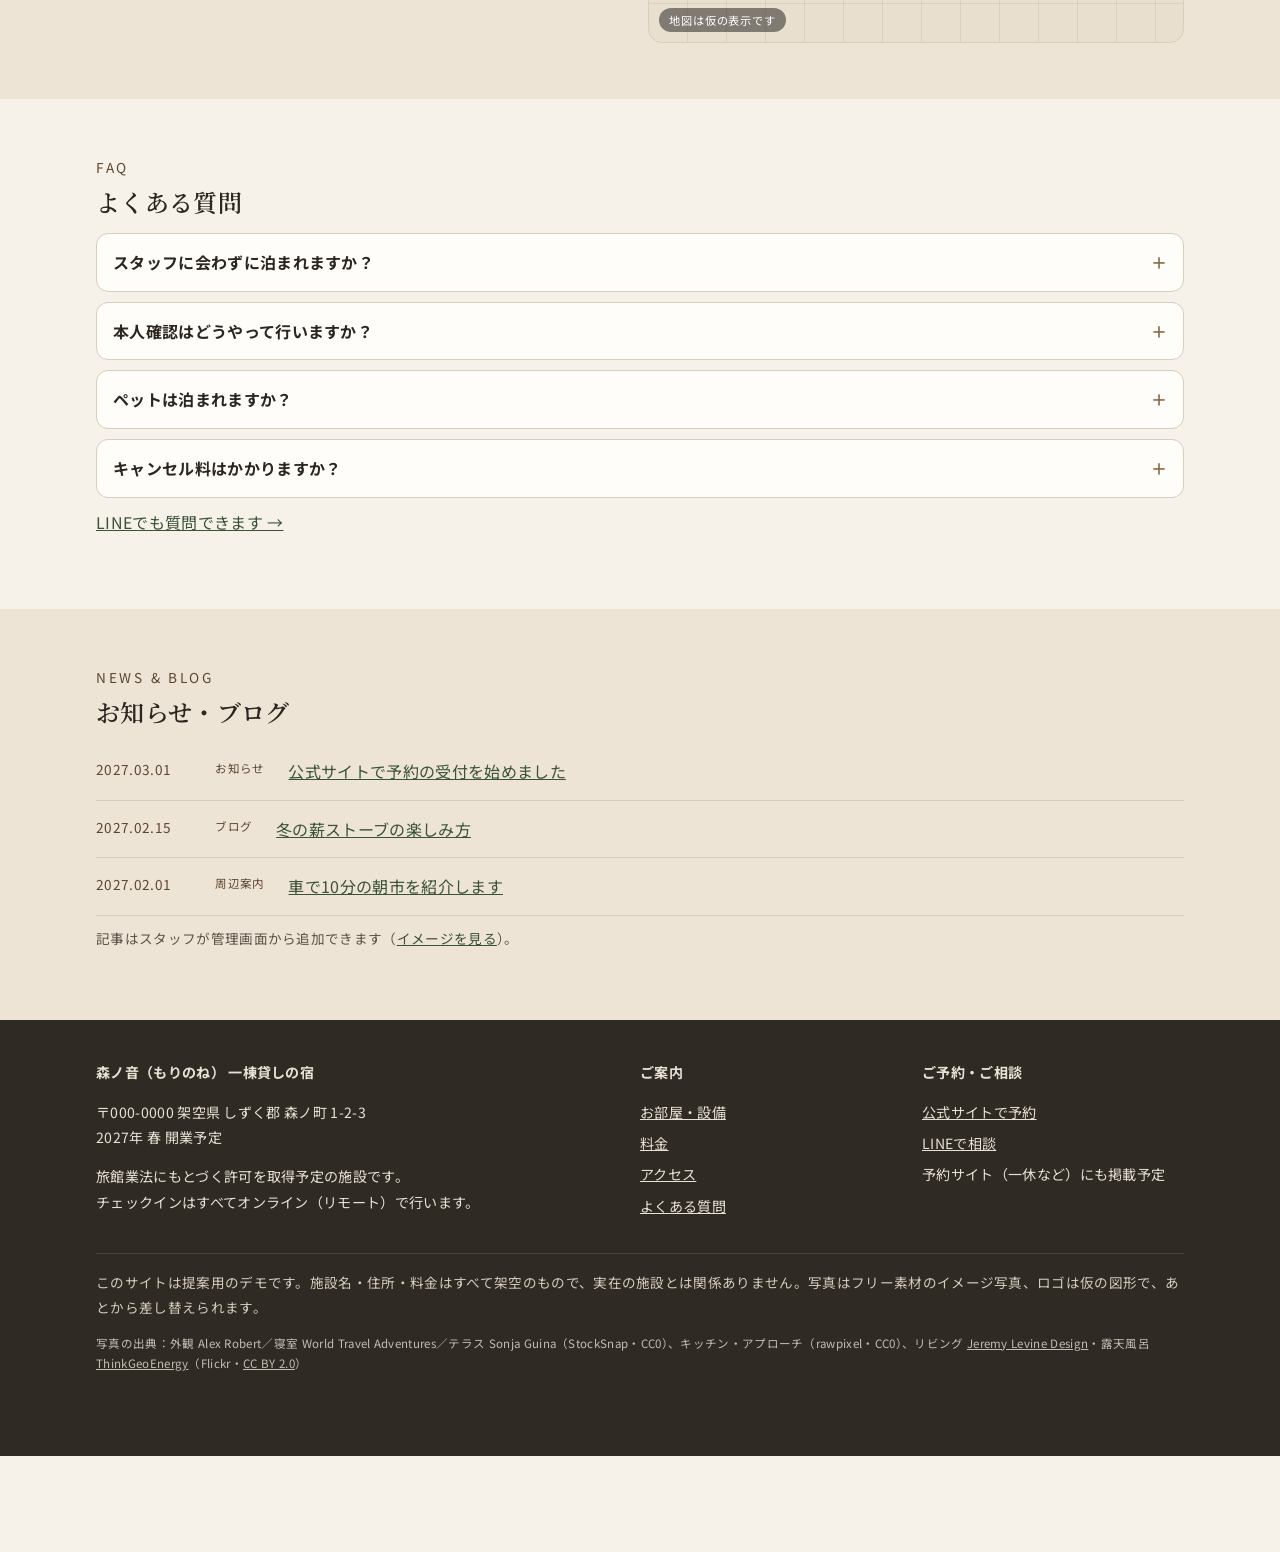
==== commit 0a16fda8: "demo: replace placeholder shapes with licensed stock photos (CC0 / CC BY 2.0, credits in footer) Co-" ====
--- a/index.html
+++ b/index.html
@@ -17,22 +17,8 @@
 <main>
   <!-- ヒーロー -->
   <section class="hero" aria-label="コンセプト">
-    <svg class="hero-art" viewBox="0 0 1200 800" preserveAspectRatio="xMidYMid slice" aria-hidden="true">
-      <path d="M0 520 L180 360 L330 470 L520 300 L720 460 L900 330 L1200 500 L1200 800 L0 800Z" fill="#3e5239" opacity=".75"/>
-      <path d="M0 610 L220 500 L420 590 L640 470 L860 580 L1060 500 L1200 560 L1200 800 L0 800Z" fill="#2f3f2b"/>
-      <g fill="#1f2a1d">
-        <path d="M90 640 l30 -90 l30 90z"/><path d="M140 650 l24 -70 l24 70z"/>
-        <path d="M1010 630 l34 -100 l34 100z"/><path d="M1070 645 l24 -70 l24 70z"/>
-      </g>
-      <g transform="translate(520 520)">
-        <path d="M0 80 L80 10 L160 80 Z" fill="#5e4630"/>
-        <rect x="20" y="78" width="120" height="70" fill="#8a6a48"/>
-        <rect x="40" y="96" width="30" height="26" fill="#f3d79a" opacity=".9"/>
-        <rect x="90" y="96" width="30" height="26" fill="#f3d79a" opacity=".9"/>
-      </g>
-    </svg>
     <div class="inner">
-      <span class="placeholder-tag">画像は仮のイメージです</span>
+      <span class="placeholder-tag">写真はイメージです</span>
       <h1>森の音だけが<br>聞こえる一日を。</h1>
       <p>木立に囲まれた、一日一組だけの一棟貸し。<br>誰にも気をつかわず、家族や仲間と静かに過ごせます。</p>
       <p class="small" style="color:#f1eadf">2027年 春 開業予定</p>
@@ -59,30 +45,31 @@
       <span class="eyebrow">ROOMS &amp; FACILITIES</span>
       <h2>お部屋・設備</h2>
       <p class="lead">延床 約120㎡の平屋。最大8名まで泊まれます。</p>
+      <p class="small photo-note">※写真はイメージです（フリー素材）。開業時に実際の写真へ差し替えます。</p>
       <div class="grid grid-3">
         <article class="card">
-          <div class="ph"><span class="placeholder-tag">リビングの写真（仮）</span></div>
+          <div class="ph" role="img" aria-label="薪ストーブのあるリビング"></div>
           <div class="body"><h3>薪ストーブのリビング</h3><p class="small">天井の高い吹き抜け。大きな窓から森が見えます。</p></div>
         </article>
         <article class="card">
-          <div class="ph p2"><span class="placeholder-tag">寝室の写真（仮）</span></div>
+          <div class="ph p2" role="img" aria-label="木の内装の寝室"></div>
           <div class="body"><h3>寝室 2部屋</h3><p class="small">ダブルベッドの洋室と、布団4組の和室があります。</p></div>
         </article>
         <article class="card">
-          <div class="ph p3"><span class="placeholder-tag">キッチンの写真（仮）</span></div>
+          <div class="ph p3" role="img" aria-label="広いキッチン"></div>
           <div class="body"><h3>広いキッチン</h3><p class="small">調理器具と食器は8名分。調味料も少しご用意しています。</p></div>
         </article>
         <article class="card">
-          <div class="ph p4"><span class="placeholder-tag">お風呂の写真（仮）</span></div>
-          <div class="body"><h3>檜の内風呂</h3><p class="small">窓を開ければ、半露天のように楽しめます。</p></div>
+          <div class="ph p4" role="img" aria-label="石造りの露天風呂"></div>
+          <div class="body"><h3>貸切の露天風呂</h3><p class="small">庭に面した石造りの湯船。夜は星を眺めながら入れます。</p></div>
         </article>
         <article class="card">
-          <div class="ph p5"><span class="placeholder-tag">テラスの写真（仮）</span></div>
+          <div class="ph p5" role="img" aria-label="山を望むウッドテラス"></div>
           <div class="body"><h3>ウッドテラスとBBQ</h3><p class="small">道具一式を無料で貸し出します。炭は現地で購入できます。</p></div>
         </article>
         <article class="card">
-          <div class="ph p6"><span class="placeholder-tag">駐車場の写真（仮）</span></div>
-          <div class="body"><h3>駐車場 3台分</h3><p class="small">敷地内に無料で停められます。</p></div>
+          <div class="ph p6" role="img" aria-label="並木のアプローチ"></div>
+          <div class="body"><h3>木立のアプローチと駐車場</h3><p class="small">並木道を抜けた先に、3台分を無料でご用意しています。</p></div>
         </article>
       </div>
       <p class="small" style="margin-top:16px">設備：Wi-Fi／洗濯乾燥機／エアコン各室／床暖房／ベビーベッド（貸出）</p>
--- a/assets/style.css
+++ b/assets/style.css
@@ -41,7 +41,7 @@
 .container { max-width: var(--max); margin: 0 auto; padding: 0 var(--gutter); }
 .section { padding: 56px 0; }
 .section.alt { background: var(--bg-alt); }
-.eyebrow { font-size: .78rem; letter-spacing: .2em; color: var(--wood); margin-bottom: .4em; display: block; }
+.eyebrow { font-size: .85rem; letter-spacing: .2em; color: var(--wood-dark); margin-bottom: .4em; display: block; }
 .lead { color: var(--ink-soft); }
 .small { font-size: .85rem; color: var(--ink-soft); }
 
@@ -117,8 +117,8 @@
   position: relative; min-height: 78vh; display: flex; align-items: flex-end;
   color: #fff; overflow: hidden;
   background:
-    radial-gradient(ellipse at 20% 10%, rgba(255,240,200,.35), transparent 55%),
-    linear-gradient(180deg, #6f8a6a 0%, #4b6146 45%, #2f3d2c 100%);
+    linear-gradient(180deg, rgba(20,24,18,.15) 0%, rgba(20,24,18,.35) 50%, rgba(15,18,13,.82) 100%),
+    url(img/hero.jpg) center 40% / cover no-repeat, #2f3d2c;
 }
 .hero-art { position: absolute; inset: 0; width: 100%; height: 100%; }
 .hero .inner { position: relative; padding: 48px var(--gutter) 64px; max-width: var(--max); margin: 0 auto; width: 100%; }
@@ -136,13 +136,18 @@
 .card .body { padding: 18px; }
 .ph {
   aspect-ratio: 4 / 3; position: relative; display: flex; align-items: flex-end; padding: 10px;
-  background: linear-gradient(135deg, #c9b394, #9c7e5c);
-}
-.ph.p2 { background: linear-gradient(135deg, #a9b99c, #6c8263); }
-.ph.p3 { background: linear-gradient(135deg, #d9c6a8, #b58d62); }
-.ph.p4 { background: linear-gradient(135deg, #8fa3a8, #55707a); }
-.ph.p5 { background: linear-gradient(135deg, #e3d4bb, #a88b67); }
-.ph.p6 { background: linear-gradient(135deg, #b9a07f, #6e5640); }
+  background: #b9a07f url(img/living.jpg) center / cover no-repeat;
+}
+.ph.p2 { background-image: url(img/bedroom.jpg); }
+.ph.p3 { background-image: url(img/kitchen.jpg); }
+.ph.p4 { background-image: url(img/bath.jpg); }
+.ph.p5 { background-image: url(img/terrace.jpg); }
+.ph.p6 { background-image: url(img/parking.jpg); }
+.card .ph { transition: transform .6s ease; }
+.card:hover .ph { transform: scale(1.03); }
+.photo-note { margin-top: -6px; color: var(--muted, #6b6258); }
+.site-footer .credits { font-size: .72rem; opacity: .8; margin-top: 8px; }
+.site-footer .credits a { color: inherit; }
 .ph svg { position: absolute; inset: 0; width: 100%; height: 100%; opacity: .35; }
 
 /* 料金 */
@@ -163,7 +168,7 @@
 /* お知らせ */
 .news-list { list-style: none; padding: 0; margin: 0; }
 .news-list li { display: flex; flex-wrap: wrap; gap: 4px 14px; padding: 14px 0; border-bottom: 1px solid var(--line); }
-.news-list time { color: var(--wood); font-size: .85rem; min-width: 7em; }
+.news-list time { color: var(--wood-dark); font-size: .85rem; min-width: 7em; }
 .tag { display: inline-block; font-size: .72rem; padding: 1px 10px; border-radius: 999px; background: var(--bg-alt); color: var(--wood-dark); }
 
 /* 地図プレースホルダ */
@@ -183,7 +188,7 @@
 @media (min-width: 700px) { .site-footer .cols { grid-template-columns: 2fr 1fr 1fr; } }
 .site-footer ul { list-style: none; padding: 0; margin: 0; }
 .site-footer li { margin-bottom: 6px; }
-.site-footer .note { margin-top: 24px; padding-top: 16px; border-top: 1px solid #4a4239; color: #b9ad9c; font-size: .78rem; }
+.site-footer .note { margin-top: 24px; padding-top: 16px; border-top: 1px solid #4a4239; color: #d6ccbd; font-size: .85rem; }
 
 /* デモ注意ボックス */
 .notice {
@@ -217,14 +222,14 @@
   font: inherit; font-size: .85rem; cursor: pointer; display: flex; flex-direction: column;
   align-items: center; justify-content: center; line-height: 1.1; padding: 0; color: var(--ink); min-width: 0;
 }
-.cal button.day small { font-size: .6rem; color: var(--moss); }
-.cal button.day.full { background: #eee7dc; color: #a59a8a; cursor: not-allowed; }
-.cal button.day.full small { color: #a59a8a; }
+.cal button.day small { font-size: .7rem; color: var(--moss); }
+.cal button.day.full { background: #eee7dc; color: #6f6455; cursor: not-allowed; }
+.cal button.day.full small { color: #6f6455; }
 .cal button.day.past { visibility: hidden; }
 .cal button.day.in-range { background: #dfe8d8; border-color: #b7c9ab; }
 .cal button.day.sel { background: var(--moss); color: #fff; border-color: var(--moss); }
 .cal button.day.sel small { color: #fff; }
-.legend { display: flex; flex-wrap: wrap; gap: 12px; font-size: .78rem; color: var(--ink-soft); margin-top: 10px; }
+.legend { display: flex; flex-wrap: wrap; gap: 12px; font-size: .85rem; color: var(--ink-soft); margin-top: 10px; }
 .legend span::before { content: ""; display: inline-block; width: 12px; height: 12px; border-radius: 3px; margin-right: 4px; vertical-align: -1px; border: 1px solid var(--line); background: #fff; }
 .legend .l-full::before { background: #eee7dc; }
 .legend .l-sel::before { background: var(--moss); border-color: var(--moss); }
@@ -261,7 +266,7 @@
 .msg { max-width: 82%; font-size: .85rem; line-height: 1.6; padding: 9px 12px; border-radius: 16px; animation: pop .25s ease; word-break: break-word; }
 .msg.bot { background: #fff; color: #222; align-self: flex-start; border-top-left-radius: 4px; }
 .msg.user { background: #8fd18f; color: #1b2a1b; align-self: flex-end; border-top-right-radius: 4px; }
-.msg .stamp { display: block; font-size: .65rem; color: #888; margin-top: 4px; }
+.msg .stamp { display: block; font-size: .72rem; color: #555; margin-top: 4px; }
 .msg .mbtn { display: block; margin-top: 8px; text-align: center; background: var(--moss); color: #fff; border-radius: 8px; padding: 6px; font-size: .78rem; text-decoration: none; }
 .sys { align-self: center; font-size: .7rem; background: rgba(0,0,0,.25); color: #fff; padding: 2px 10px; border-radius: 999px; }
 .quick { display: flex; gap: 6px; flex-wrap: wrap; align-self: flex-end; justify-content: flex-end; }
@@ -298,3 +303,12 @@
 .badge-label { display: inline-block; background: var(--accent); color: #fff; font-size: .75rem; padding: 2px 10px; border-radius: 999px; font-weight: 700; }
 textarea { width: 100%; min-height: 90px; border: 1px solid var(--line); border-radius: 8px; padding: 8px 10px; font: inherit; }
 #doneSummary dd { text-align: left; }
+
+/* 主な道（予約）を強く、LINE相談は控えめに（2026-10-17 採点の指摘） */
+.sticky-cta .btn-line { background: #fff; color: #1f6b40; border: 2px solid var(--line-green); box-shadow: 0 2px 8px rgba(0,0,0,.10); }
+.sticky-cta .btn-primary { font-size: 1rem; font-weight: 700; }
+.steps li { font-size: .85rem; }
+
+/* カレンダーの日付と料金を読みやすく（2026-10-17 採点の指摘） */
+.cal button.day { font-size: 1rem; }
+.cal button.day small { font-size: .75rem; }
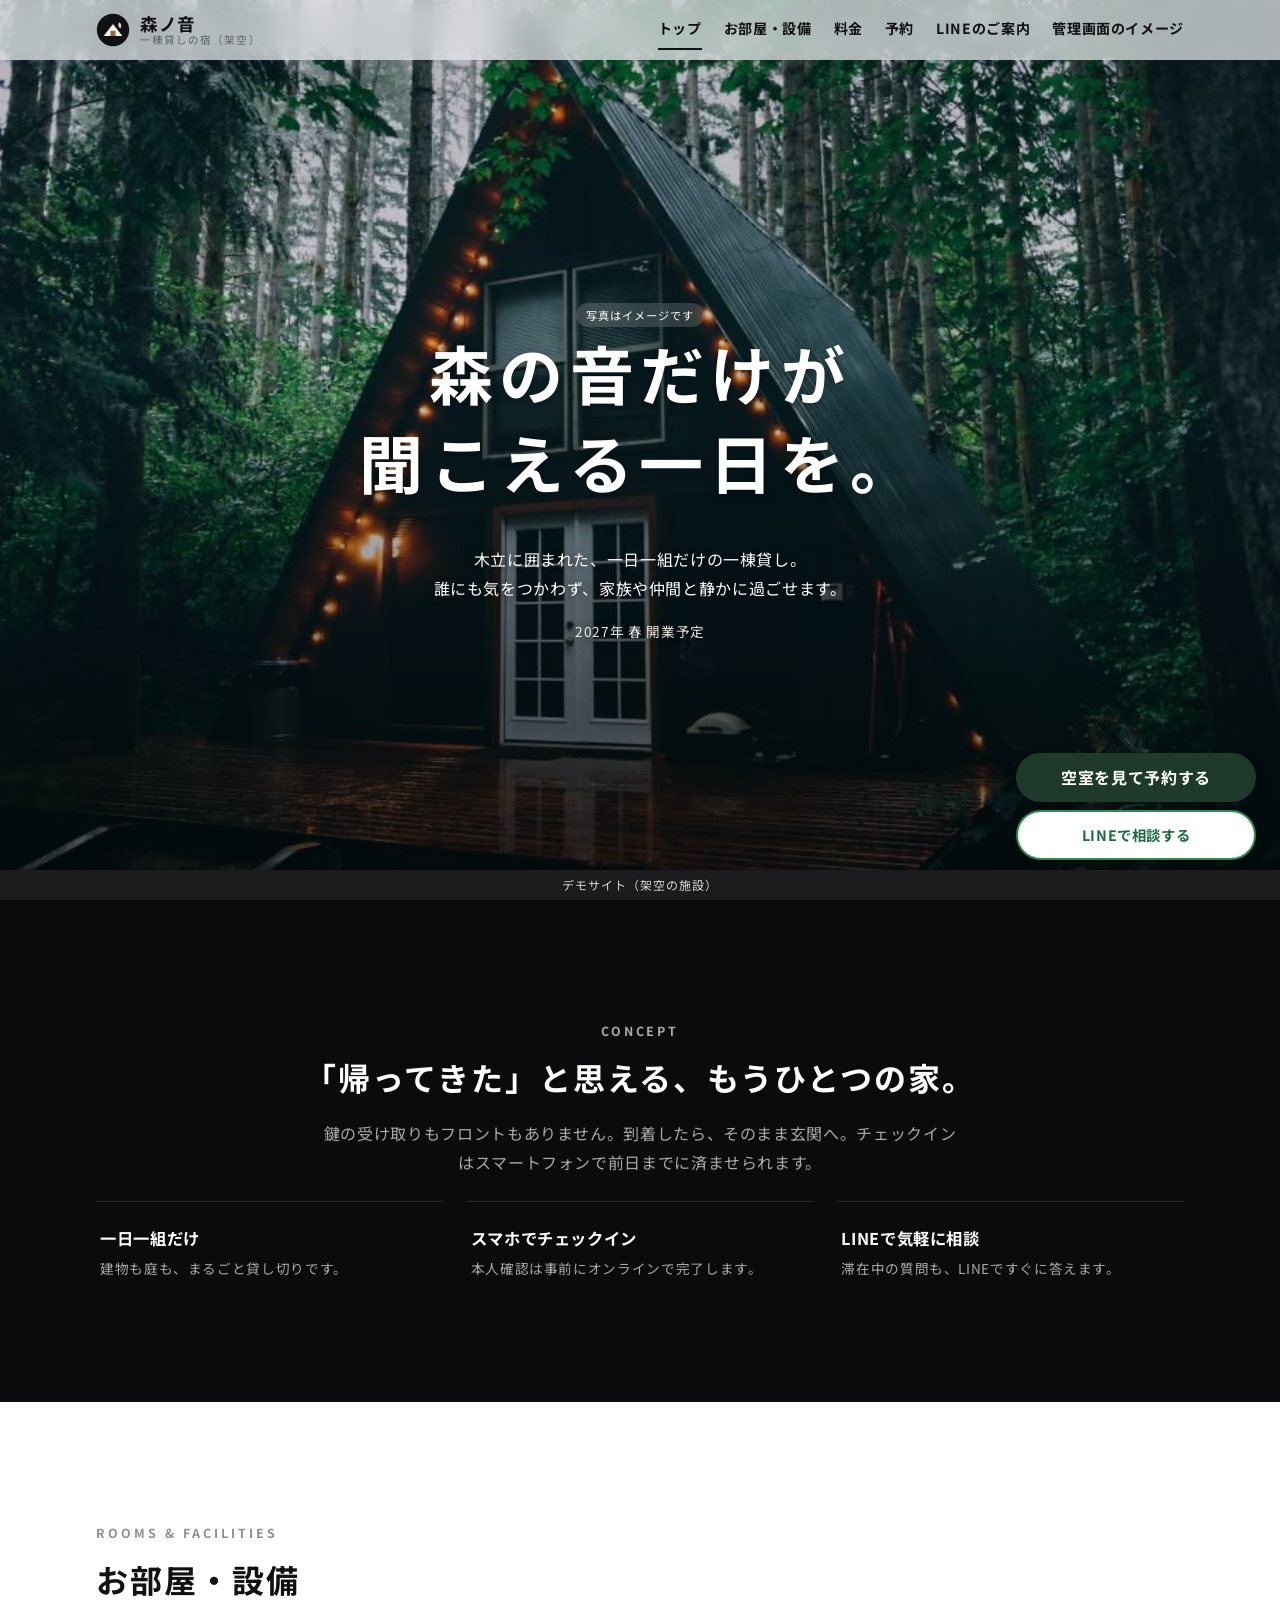
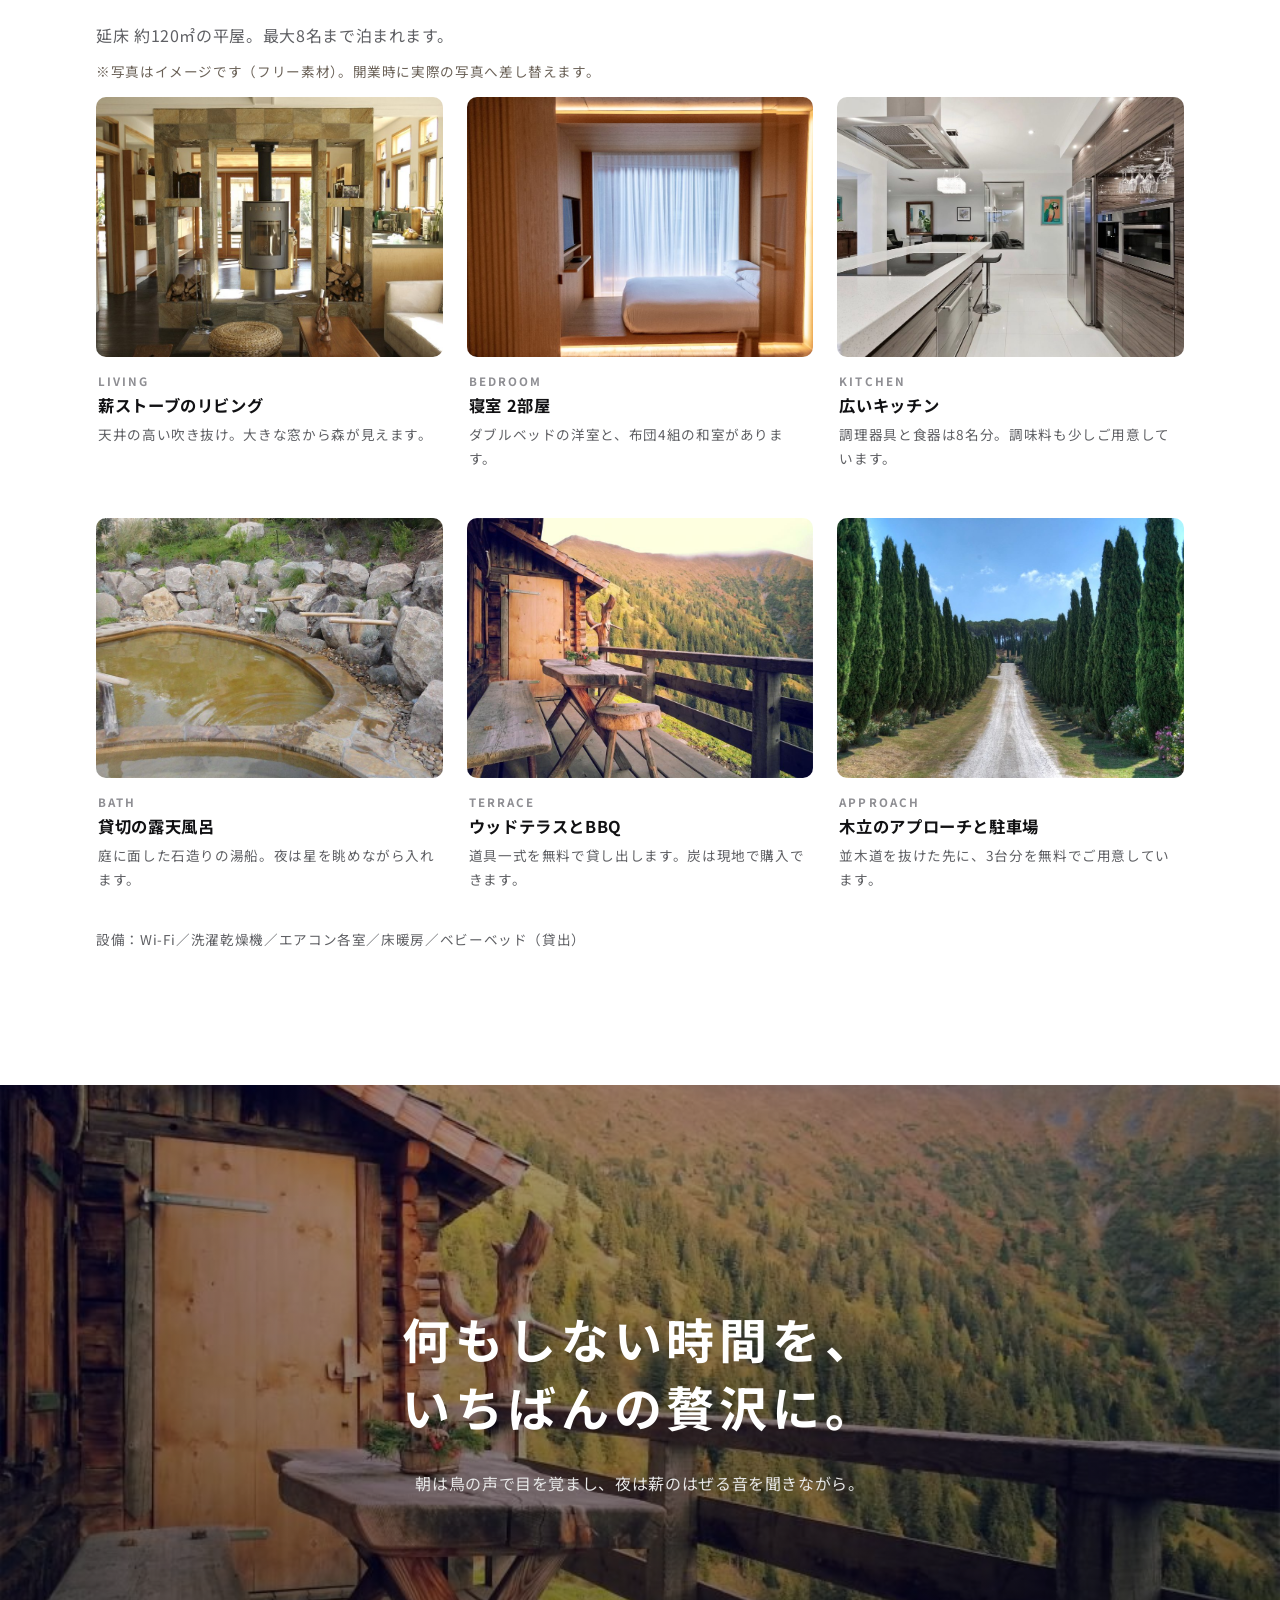
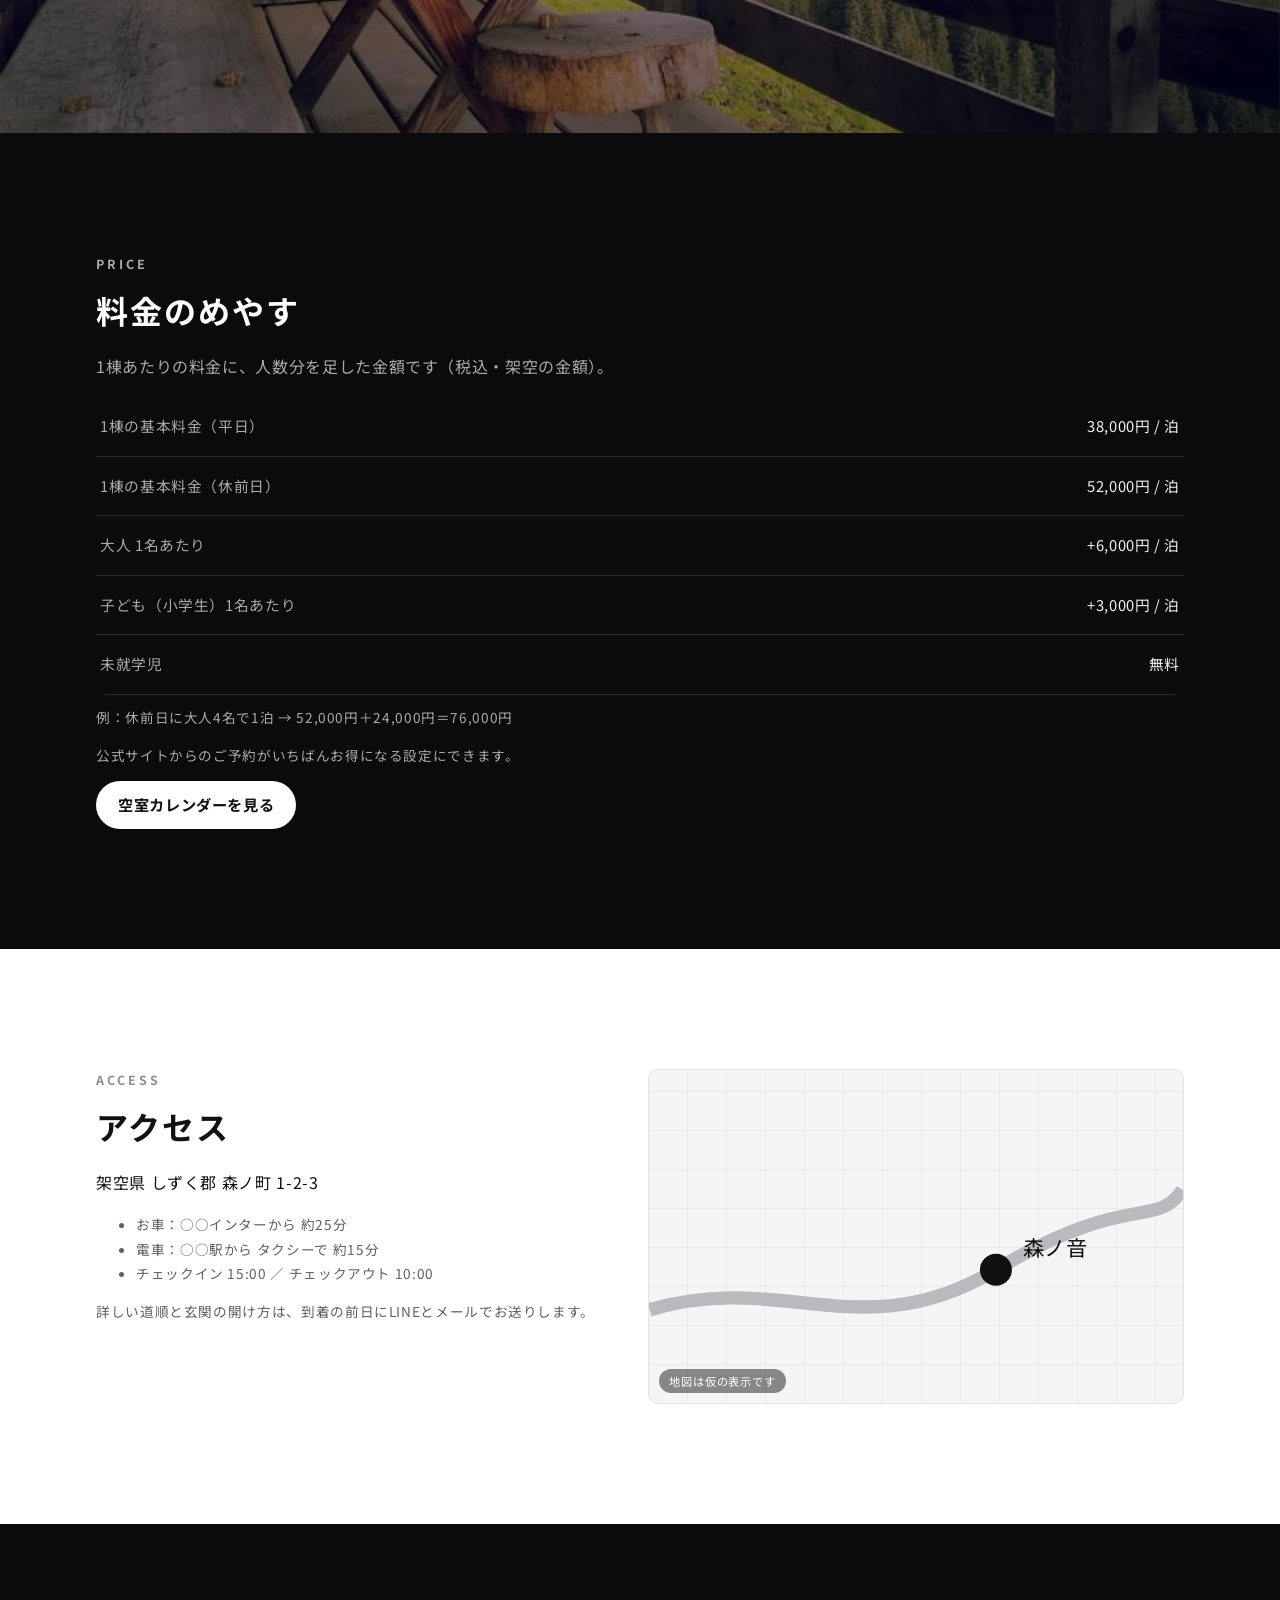
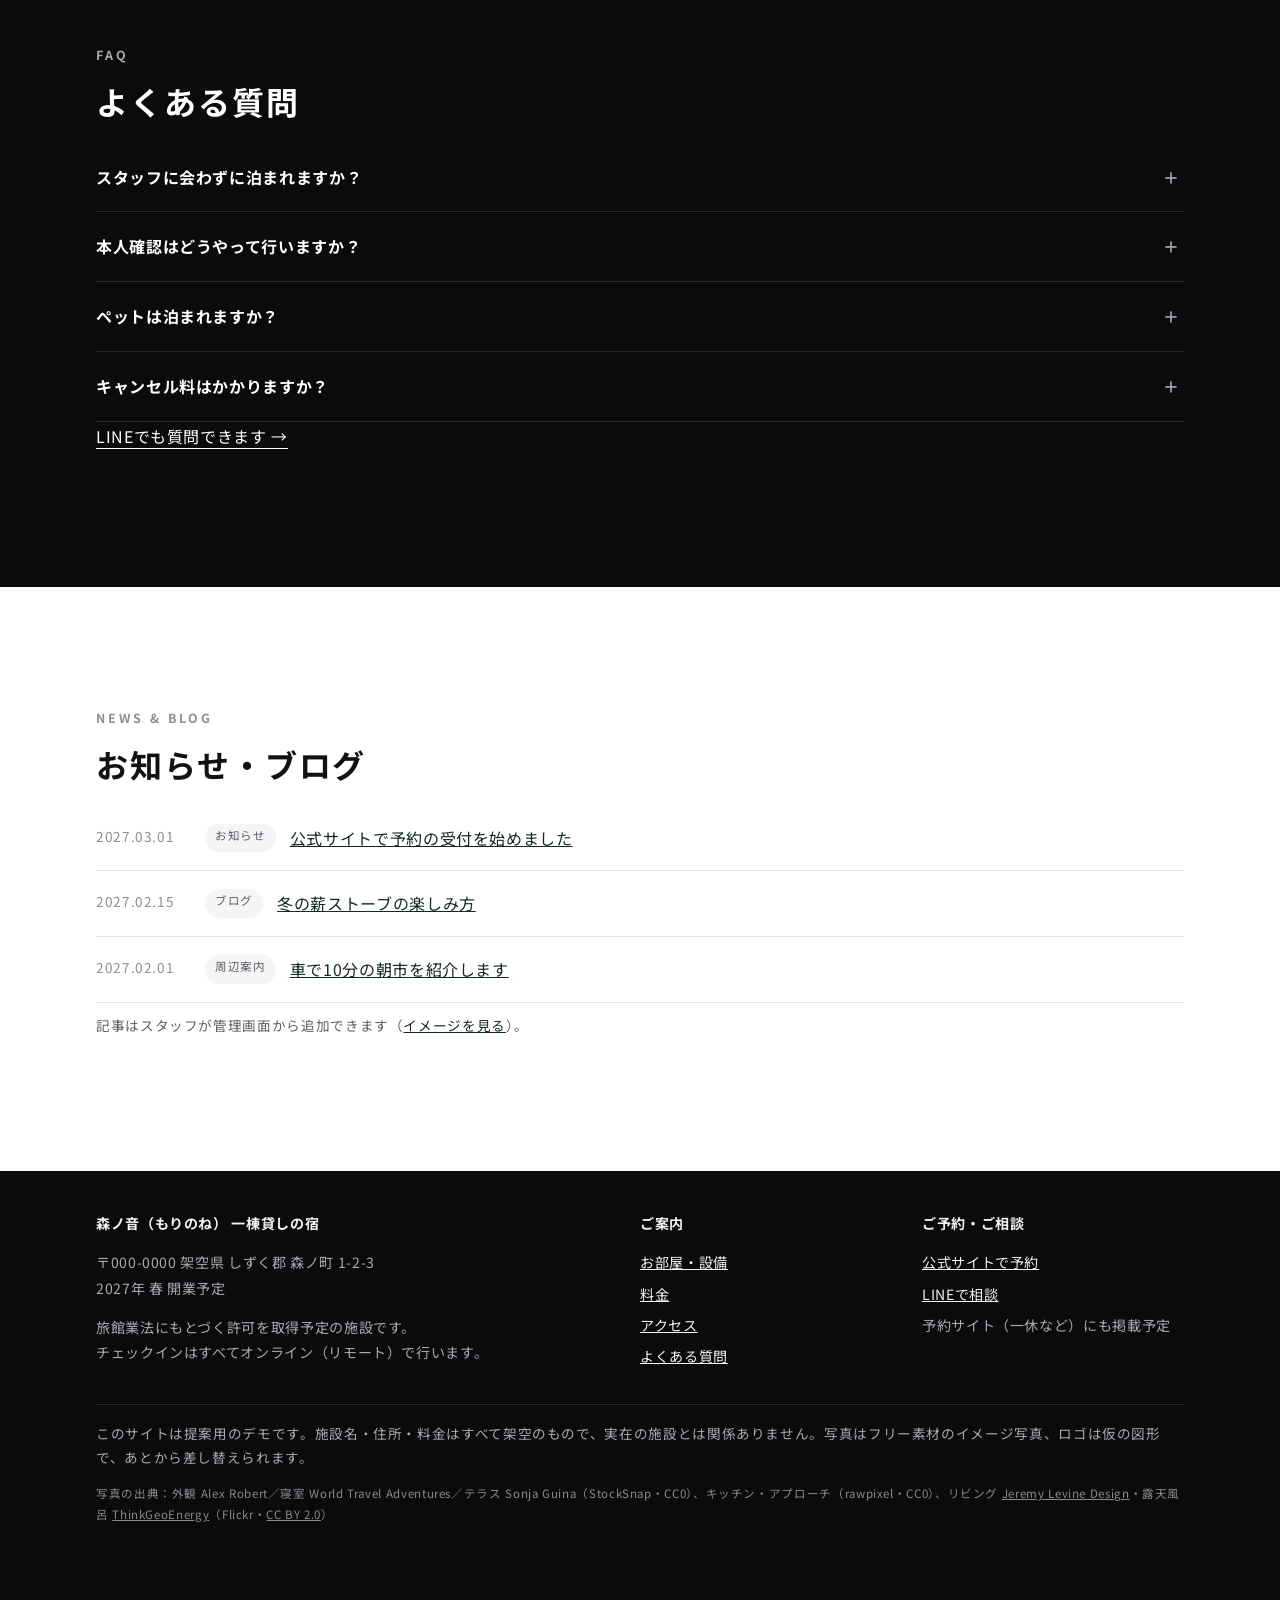
==== commit 8c7d8aaf: "demo: luxury restyle - alternating near-black/white bands, full-bleed photo band, borderless cards C" ====
--- a/index.html
+++ b/index.html
@@ -26,7 +26,7 @@
   </section>
 
   <!-- コンセプト -->
-  <section class="section">
+  <section class="section dark center">
     <div class="container">
       <span class="eyebrow">CONCEPT</span>
       <h2>「帰ってきた」と思える、もうひとつの家。</h2>
@@ -40,7 +40,7 @@
   </section>
 
   <!-- お部屋・設備 -->
-  <section class="section alt" id="rooms">
+  <section class="section" id="rooms">
     <div class="container">
       <span class="eyebrow">ROOMS &amp; FACILITIES</span>
       <h2>お部屋・設備</h2>
@@ -49,35 +49,43 @@
       <div class="grid grid-3">
         <article class="card">
           <div class="ph" role="img" aria-label="薪ストーブのあるリビング"></div>
-          <div class="body"><h3>薪ストーブのリビング</h3><p class="small">天井の高い吹き抜け。大きな窓から森が見えます。</p></div>
+          <div class="body"><span class="card-en">LIVING</span><h3>薪ストーブのリビング</h3><p class="small">天井の高い吹き抜け。大きな窓から森が見えます。</p></div>
         </article>
         <article class="card">
           <div class="ph p2" role="img" aria-label="木の内装の寝室"></div>
-          <div class="body"><h3>寝室 2部屋</h3><p class="small">ダブルベッドの洋室と、布団4組の和室があります。</p></div>
+          <div class="body"><span class="card-en">BEDROOM</span><h3>寝室 2部屋</h3><p class="small">ダブルベッドの洋室と、布団4組の和室があります。</p></div>
         </article>
         <article class="card">
           <div class="ph p3" role="img" aria-label="広いキッチン"></div>
-          <div class="body"><h3>広いキッチン</h3><p class="small">調理器具と食器は8名分。調味料も少しご用意しています。</p></div>
+          <div class="body"><span class="card-en">KITCHEN</span><h3>広いキッチン</h3><p class="small">調理器具と食器は8名分。調味料も少しご用意しています。</p></div>
         </article>
         <article class="card">
           <div class="ph p4" role="img" aria-label="石造りの露天風呂"></div>
-          <div class="body"><h3>貸切の露天風呂</h3><p class="small">庭に面した石造りの湯船。夜は星を眺めながら入れます。</p></div>
+          <div class="body"><span class="card-en">BATH</span><h3>貸切の露天風呂</h3><p class="small">庭に面した石造りの湯船。夜は星を眺めながら入れます。</p></div>
         </article>
         <article class="card">
           <div class="ph p5" role="img" aria-label="山を望むウッドテラス"></div>
-          <div class="body"><h3>ウッドテラスとBBQ</h3><p class="small">道具一式を無料で貸し出します。炭は現地で購入できます。</p></div>
+          <div class="body"><span class="card-en">TERRACE</span><h3>ウッドテラスとBBQ</h3><p class="small">道具一式を無料で貸し出します。炭は現地で購入できます。</p></div>
         </article>
         <article class="card">
           <div class="ph p6" role="img" aria-label="並木のアプローチ"></div>
-          <div class="body"><h3>木立のアプローチと駐車場</h3><p class="small">並木道を抜けた先に、3台分を無料でご用意しています。</p></div>
+          <div class="body"><span class="card-en">APPROACH</span><h3>木立のアプローチと駐車場</h3><p class="small">並木道を抜けた先に、3台分を無料でご用意しています。</p></div>
         </article>
       </div>
       <p class="small" style="margin-top:16px">設備：Wi-Fi／洗濯乾燥機／エアコン各室／床暖房／ベビーベッド（貸出）</p>
     </div>
   </section>
 
+  <!-- 写真の帯 -->
+  <section class="band" aria-label="滞在のイメージ">
+    <div class="band-inner">
+      <h2>何もしない時間を、<br>いちばんの贅沢に。</h2>
+      <p>朝は鳥の声で目を覚まし、夜は薪のはぜる音を聞きながら。</p>
+    </div>
+  </section>
+
   <!-- 料金 -->
-  <section class="section" id="price">
+  <section class="section dark" id="price">
     <div class="container">
       <span class="eyebrow">PRICE</span>
       <h2>料金のめやす</h2>
@@ -93,12 +101,12 @@
       </div>
       <p class="small" style="margin-top:10px">例：休前日に大人4名で1泊 → 52,000円＋24,000円＝76,000円</p>
       <p class="small">公式サイトからのご予約がいちばんお得になる設定にできます。</p>
-      <a class="btn btn-primary" href="booking.html">空室カレンダーを見る</a>
+      <a class="btn btn-light" href="booking.html">空室カレンダーを見る</a>
     </div>
   </section>
 
   <!-- アクセス -->
-  <section class="section alt" id="access">
+  <section class="section" id="access">
     <div class="container grid grid-2">
       <div>
         <span class="eyebrow">ACCESS</span>
@@ -123,7 +131,7 @@
   </section>
 
   <!-- FAQ -->
-  <section class="section" id="faq">
+  <section class="section dark" id="faq">
     <div class="container">
       <span class="eyebrow">FAQ</span>
       <h2>よくある質問</h2>
@@ -131,12 +139,12 @@
       <details class="faq"><summary>本人確認はどうやって行いますか？</summary><p>前日までに届くリンクから、代表者の身分証と宿泊者名簿をご登録ください。旅館業法で必要な手続きです。</p></details>
       <details class="faq"><summary>ペットは泊まれますか？</summary><p>申し訳ありません。ペットとのご宿泊はお受けしていません。</p></details>
       <details class="faq"><summary>キャンセル料はかかりますか？</summary><p>7日前まで無料です。それ以降は規定のキャンセル料がかかります（デモ用の仮の条件です）。</p></details>
-      <p><a href="line-flow.html">LINEでも質問できます →</a></p>
+      <p><a class="link-light" href="line-flow.html">LINEでも質問できます →</a></p>
     </div>
   </section>
 
   <!-- お知らせ -->
-  <section class="section alt" id="news">
+  <section class="section" id="news">
     <div class="container">
       <span class="eyebrow">NEWS &amp; BLOG</span>
       <h2>お知らせ・ブログ</h2>
--- a/assets/style.css
+++ b/assets/style.css
@@ -312,3 +312,110 @@
 /* カレンダーの日付と料金を読みやすく（2026-10-17 採点の指摘） */
 .cal button.day { font-size: 1rem; }
 .cal button.day small { font-size: .75rem; }
+
+/* ============================================================
+   2026-10-20 高級感の型：白とほぼ黒の帯を交互に・写真は横幅いっぱい
+   （参考にした型＝別荘ブランドの公式サイト。色・余白・文字の扱いだけを踏襲し、素材は使わない）
+   ============================================================ */
+:root {
+  --bg: #f5f5f7; --bg-alt: #ededf0; --paper: #ffffff;
+  --ink: #111113; --ink-soft: #5f6064; --line: #e2e2e6;
+  --black: #0b0b0d; --on-black: #f2f2f2; --on-black-soft: #a9a9ae;
+  --wood: #8e8e93; --wood-dark: #6b6b70;
+  --moss: #1f3a2b; --moss-dark: #142a1e;
+  --radius: 10px;
+}
+body { background: #fff; letter-spacing: .04em; }
+h1, h2, h3, .brand .name { font-family: "Noto Sans JP", system-ui, sans-serif; font-weight: 700; }
+h2 { font-size: clamp(1.4rem, 3.4vw, 2rem); letter-spacing: .06em; }
+.section { padding: clamp(64px, 10vw, 120px) 0; }
+.eyebrow { font-size: .78rem; font-weight: 700; letter-spacing: .24em; color: #8e8e93; margin-bottom: 1em; }
+.lead { color: var(--ink-soft); }
+
+/* ヘッダー＝すりガラス */
+.site-header { background: rgba(236, 237, 240, .72); backdrop-filter: blur(14px) saturate(1.4); -webkit-backdrop-filter: blur(14px) saturate(1.4); border-bottom: 0; }
+.site-nav a { font-weight: 700; font-size: .88rem; }
+.site-nav a[aria-current="page"] { color: var(--ink); border-bottom-color: var(--ink); }
+.nav-toggle { background: rgba(255,255,255,.7); border-color: transparent; }
+.brand .mark circle { fill: var(--ink); }
+
+/* ヒーロー＝全画面の写真に大きな見出し */
+.hero { min-height: 100svh; align-items: center; justify-content: center; text-align: center;
+  background: linear-gradient(180deg, rgba(0,0,0,.25) 0%, rgba(0,0,0,.15) 40%, rgba(0,0,0,.65) 100%),
+    url(img/hero.jpg) center 45% / cover no-repeat, var(--black); margin-top: -60px; }
+.hero .inner { padding-top: 120px; }
+.hero h1 { font-size: clamp(2rem, 6.4vw, 4rem); letter-spacing: .1em; font-weight: 700; }
+.hero p { margin-left: auto; margin-right: auto; }
+.hero .placeholder-tag { background: rgba(255,255,255,.16); backdrop-filter: blur(6px); }
+
+/* 黒の帯 */
+.section.dark { background: var(--black); color: var(--on-black); }
+.section.dark h2, .section.dark h3 { color: #fff; }
+.section.dark .eyebrow { color: var(--on-black-soft); }
+.section.dark .lead, .section.dark .small, .section.dark p { color: var(--on-black-soft); }
+.section.dark a { color: #fff; }
+.section.center { text-align: center; }
+.section.center .lead { max-width: 40em; margin: 0 auto; }
+.section.dark .info { background: transparent; border-left: 0; border-top: 1px solid #2a2a2e; border-radius: 0; padding: 22px 4px 0; text-align: left; }
+.section.dark .info strong { color: #fff; font-size: 1.02rem; }
+.section.dark .table-wrap { border: 0; border-radius: 0; }
+.section.dark .price-table { background: transparent; }
+.section.dark .price-table th, .section.dark .price-table td { background: transparent; color: var(--on-black); border-bottom: 1px solid #2a2a2e; padding: 16px 4px; }
+.section.dark .price-table th { color: var(--on-black-soft); font-weight: 400; }
+.section.dark details.faq { background: transparent; border: 0; border-bottom: 1px solid #2a2a2e; border-radius: 0; margin: 0; }
+.section.dark details.faq summary { color: #fff; padding: 20px 40px 20px 0; }
+.section.dark details.faq summary::after { color: var(--on-black-soft); right: 4px; }
+.section.dark details.faq p { padding: 0 0 20px; }
+
+/* カード＝枠なし・角の丸い写真の下に文字 */
+.card { background: transparent; border: 0; border-radius: 0; }
+.card .ph { border-radius: var(--radius); overflow: hidden; }
+.card .body { padding: 14px 2px 6px; }
+.card-en { display: block; font-size: .72rem; font-weight: 700; letter-spacing: .18em; color: #8e8e93; margin-bottom: 2px; }
+.card h3 { font-size: 1.02rem; margin-bottom: .3em; }
+.grid-3 { gap: 28px 24px; }
+.card:hover .ph { transform: none; filter: brightness(1.06); }
+.card .ph { transition: filter .4s ease; }
+
+/* 横幅いっぱいの写真の帯 */
+.band { position: relative; min-height: 72vh; display: flex; align-items: center; justify-content: center; text-align: center; color: #fff;
+  background: linear-gradient(180deg, rgba(0,0,0,.35), rgba(0,0,0,.55)), url(img/terrace.jpg) center / cover no-repeat, var(--black); }
+.band-inner { padding: 80px var(--gutter); max-width: 900px; }
+.band h2 { font-size: clamp(1.7rem, 5vw, 3rem); letter-spacing: .1em; color: #fff; }
+.band p { color: #e6e6e6; }
+.section.dark .btn-light { color: var(--ink); }
+
+/* ボタン＝丸い形・帯の色で白黒を切り替え */
+.btn-primary { background: var(--ink); color: #fff; }
+.btn-primary:hover { background: #2b2b2f; }
+.btn-light { background: #fff; color: var(--ink); }
+.btn-light:hover { background: #e9e9ec; }
+.btn-ghost { border-color: var(--ink); }
+.sticky-cta .btn-primary { background: var(--moss); }
+.sticky-cta .btn-primary:hover { background: var(--moss-dark); }
+.link-light { text-decoration: none; border-bottom: 1px solid currentColor; }
+
+/* お知らせ・地図・タグ */
+.news-list li { border-bottom-color: var(--line); padding: 18px 0; }
+.news-list time { color: #8e8e93; }
+.tag { background: var(--bg); color: var(--ink-soft); }
+.map-ph { background: repeating-linear-gradient(0deg, transparent 0 38px, rgba(0,0,0,.05) 38px 39px), repeating-linear-gradient(90deg, transparent 0 38px, rgba(0,0,0,.05) 38px 39px), var(--bg); border-color: var(--line); }
+.map-ph path { stroke: #b9b9be; } .map-ph circle { fill: var(--ink); } .map-ph text { fill: var(--ink); }
+
+/* フッター＝ほぼ黒 */
+.site-footer { background: var(--black); color: var(--on-black-soft); }
+.site-footer a, .site-footer strong { color: var(--on-black); }
+.site-footer .note { border-top-color: #2a2a2e; color: var(--on-black-soft); }
+.demo-ribbon { background: #1c1c1f; color: #d9d9dc; }
+
+/* 下層ページ（予約・LINE・管理画面）も同じ色に */
+.steps li.active, .cal button.day.sel, .timeline .dot, .legend .l-sel::before { background: var(--ink); border-color: var(--ink); }
+.cal button.day small { color: var(--ink-soft); }
+.cal button.day.in-range { background: #e6e6ea; border-color: #cfcfd4; }
+.cal button.day.full { background: #f0f0f2; color: #9a9a9f; }
+.admin-top { background: var(--black); }
+.admin-tabs button.on { color: var(--ink); border-bottom-color: var(--ink); }
+.flow-steps li.on { border-color: var(--ink); }
+.flow-steps .when { color: var(--ink-soft); }
+.drop { border-color: #b9b9be; color: var(--ink-soft); }
+.toast { background: var(--black); }
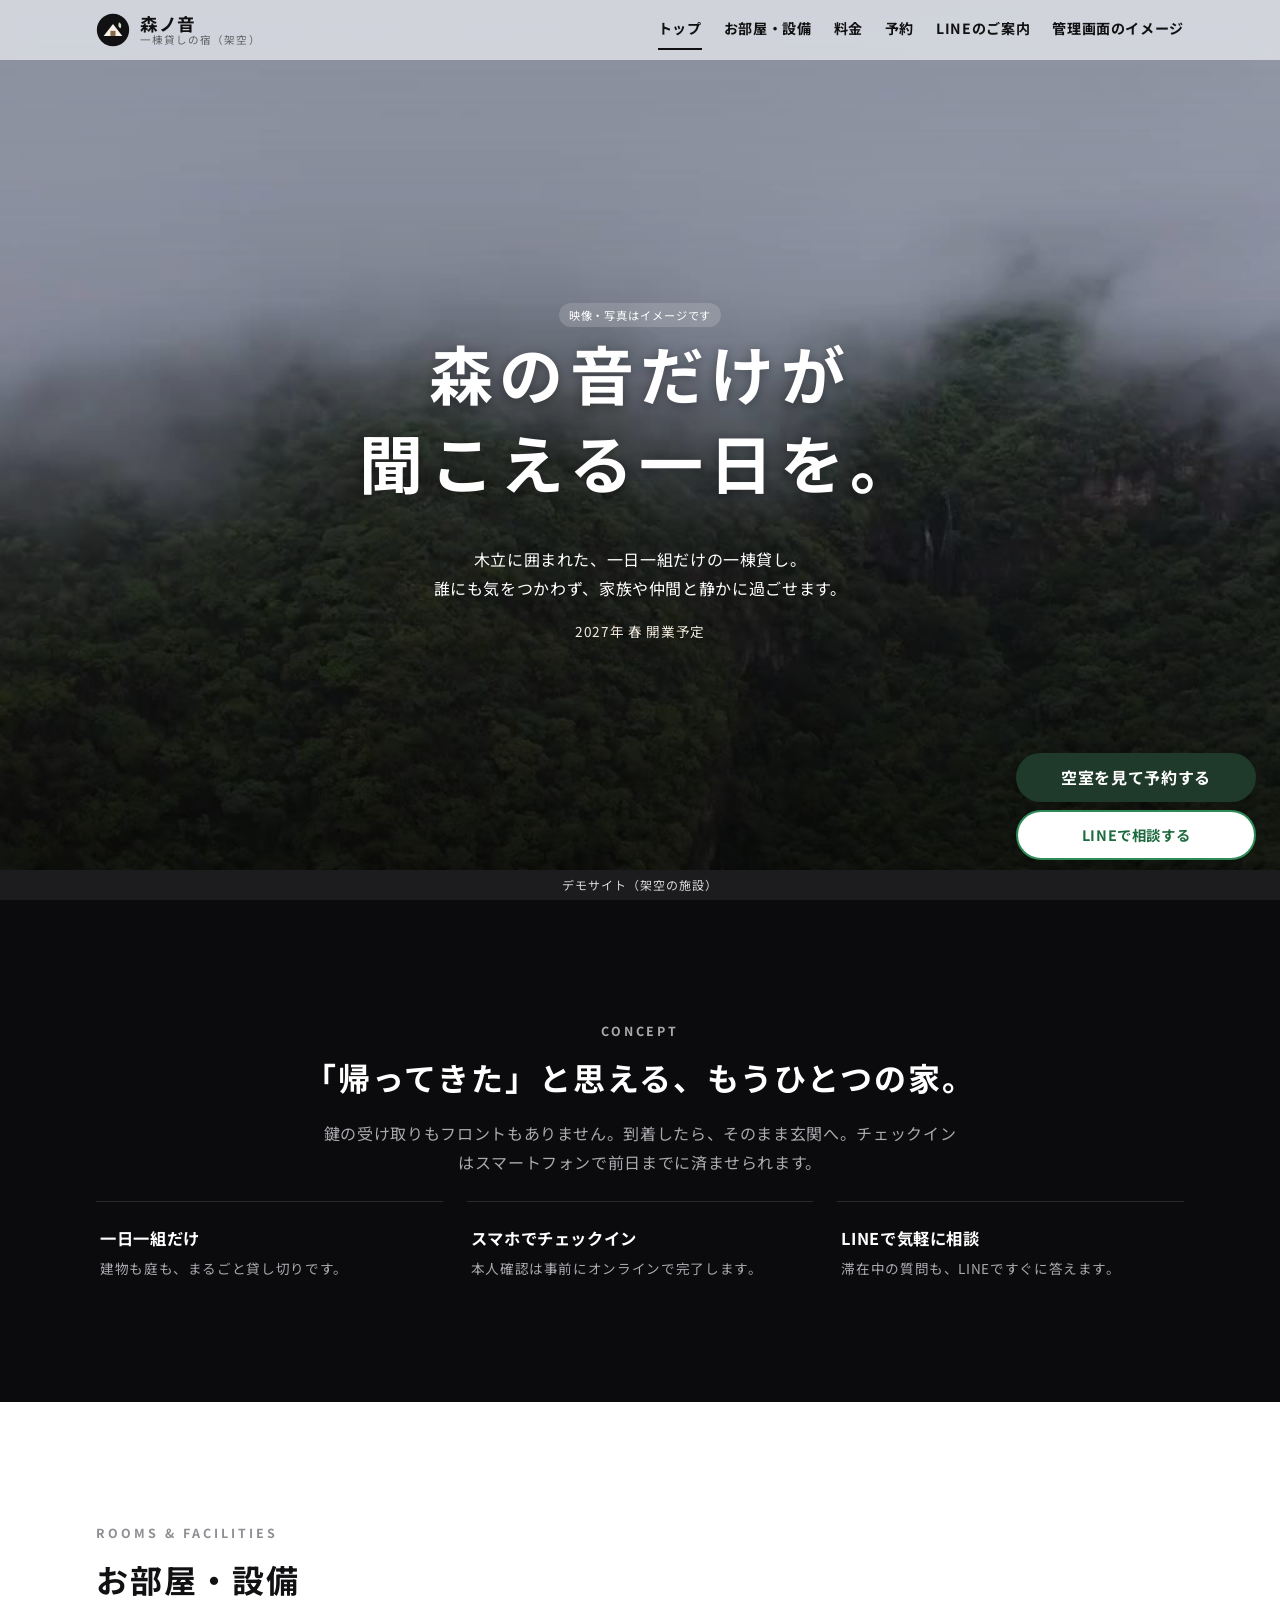
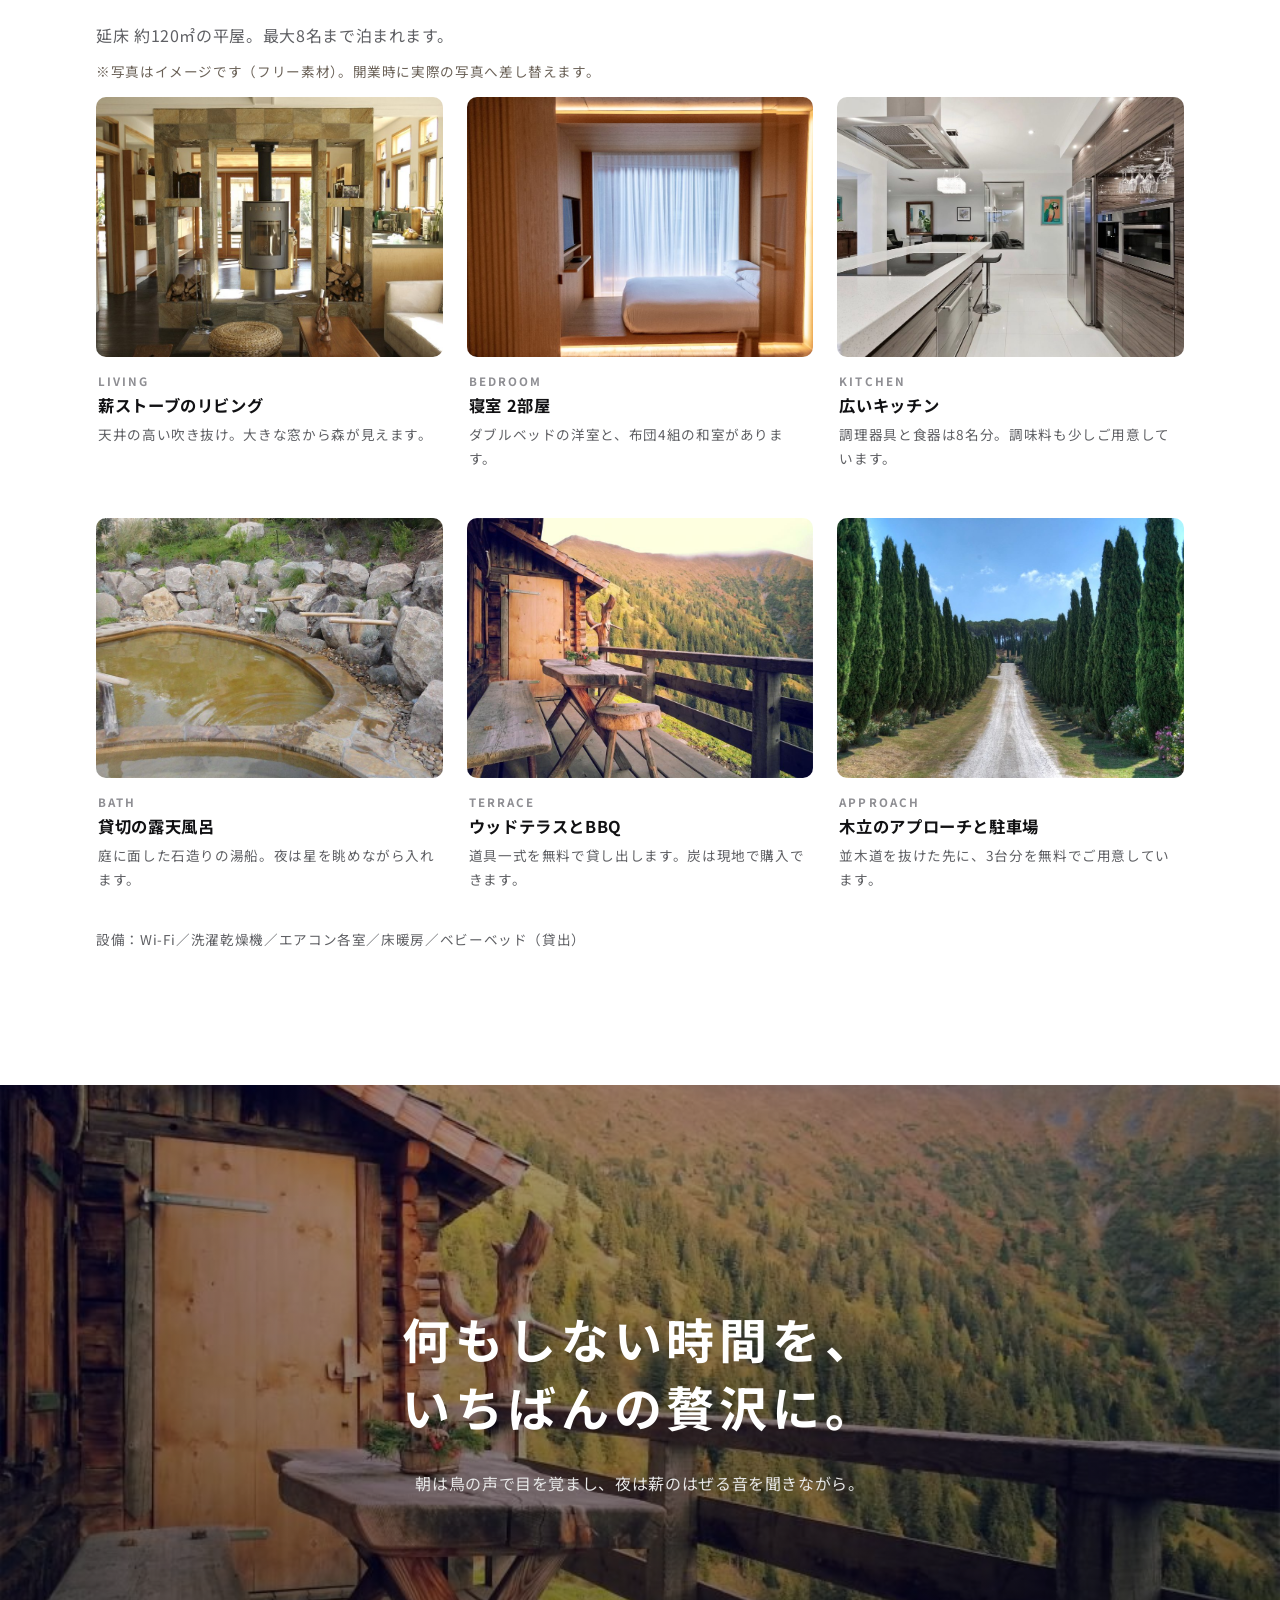
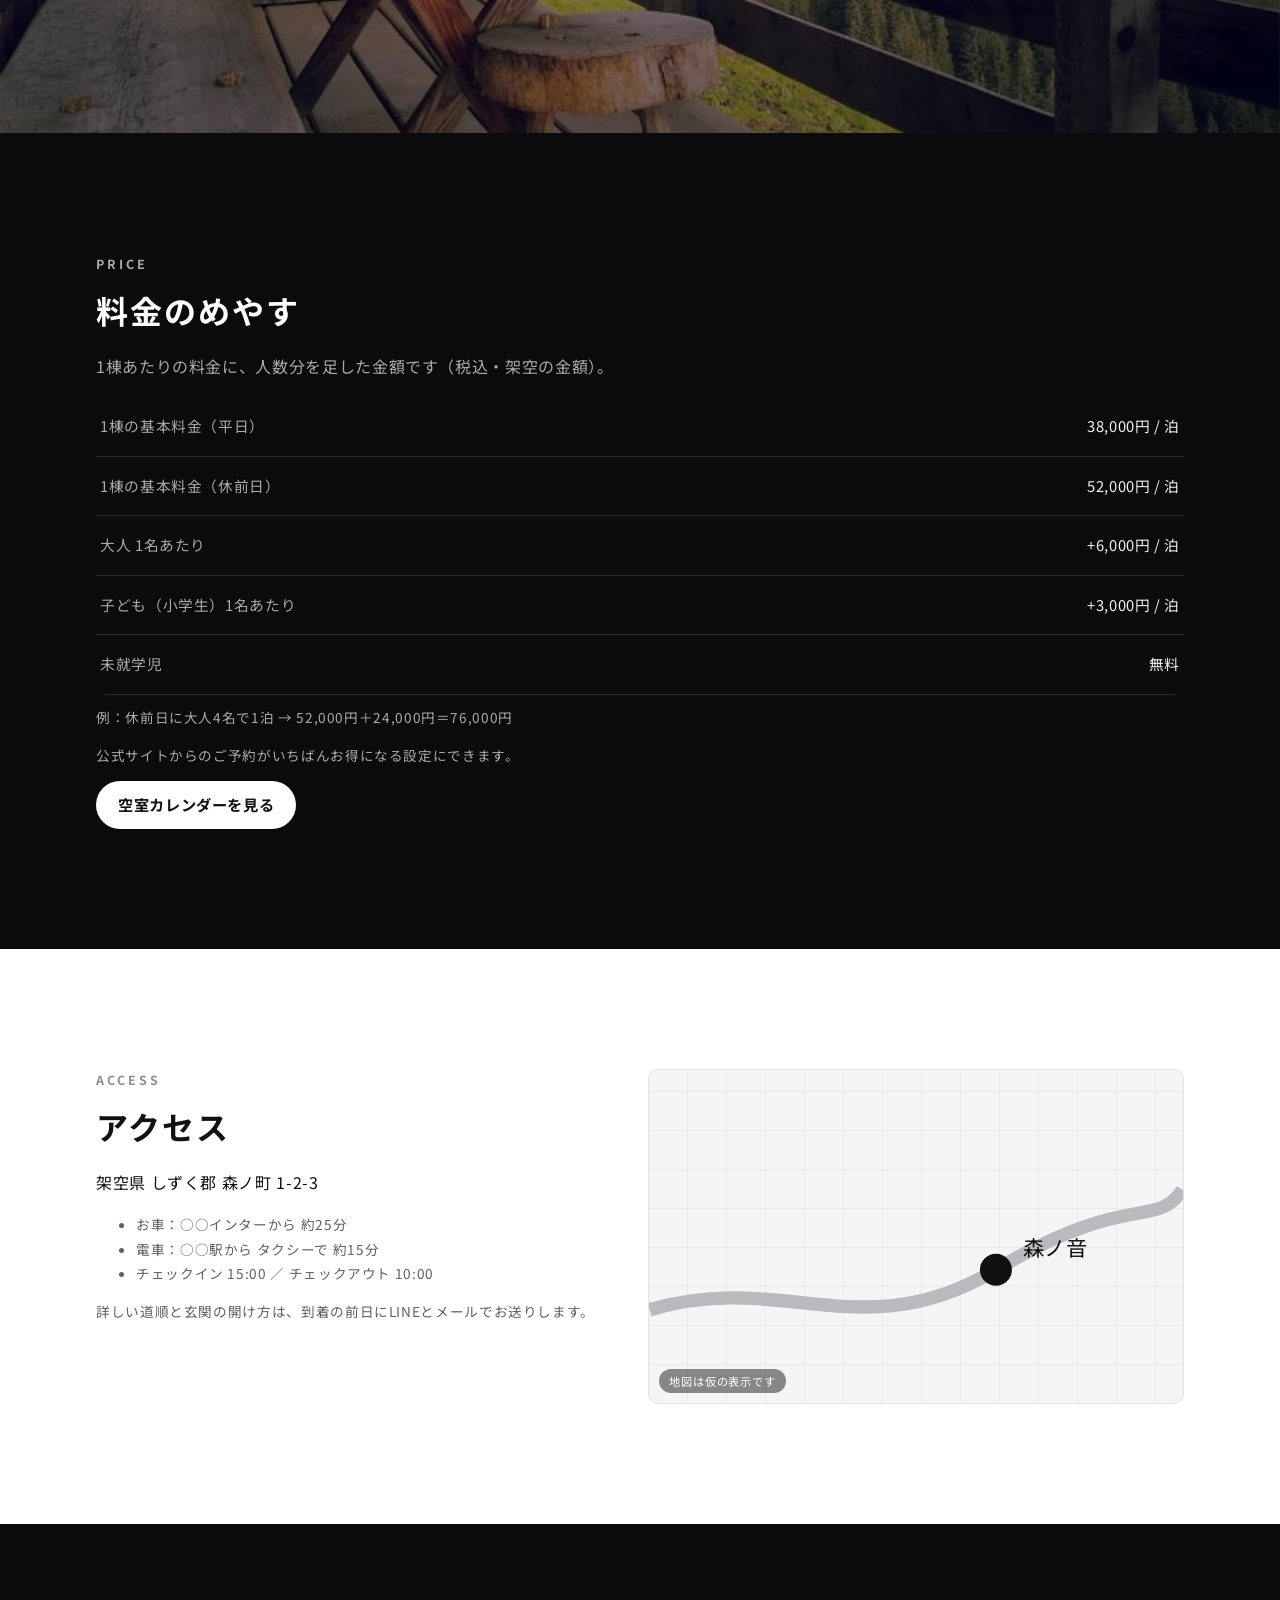
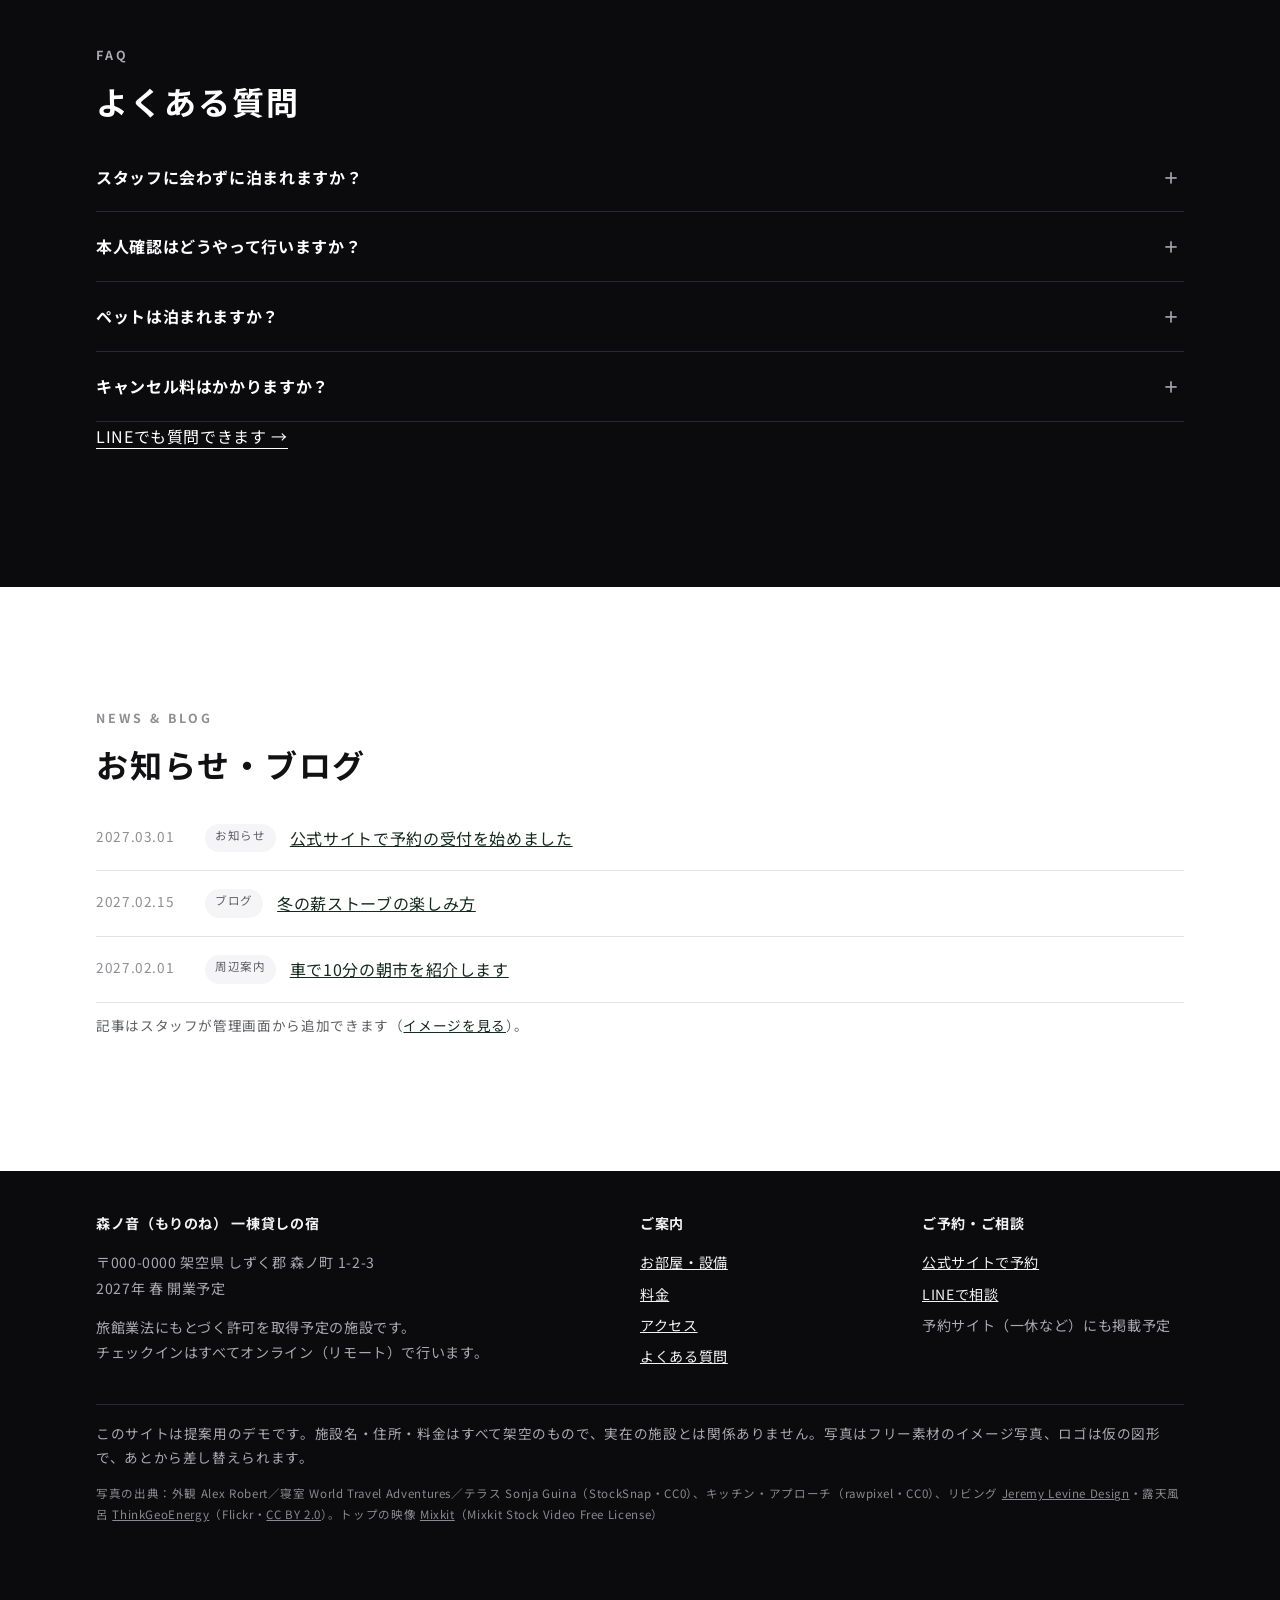
==== commit 64a15c00: "demo: hero video slideshow (4 Mixkit Free License clips) + scroll fade-in, respects reduced motion C" ====
--- a/index.html
+++ b/index.html
@@ -17,8 +17,14 @@
 <main>
   <!-- ヒーロー -->
   <section class="hero" aria-label="コンセプト">
+    <div class="hero-media" aria-hidden="true">
+      <video class="is-on" muted playsinline preload="auto" poster="assets/video/v1.jpg" data-src="assets/video/v1.mp4"></video>
+      <video muted playsinline preload="none" poster="assets/video/v2.jpg" data-src="assets/video/v2.mp4"></video>
+      <video muted playsinline preload="none" poster="assets/video/v3.jpg" data-src="assets/video/v3.mp4"></video>
+      <video muted playsinline preload="none" poster="assets/video/v4.jpg" data-src="assets/video/v4.mp4"></video>
+    </div>
     <div class="inner">
-      <span class="placeholder-tag">写真はイメージです</span>
+      <span class="placeholder-tag">映像・写真はイメージです</span>
       <h1>森の音だけが<br>聞こえる一日を。</h1>
       <p>木立に囲まれた、一日一組だけの一棟貸し。<br>誰にも気をつかわず、家族や仲間と静かに過ごせます。</p>
       <p class="small" style="color:#f1eadf">2027年 春 開業予定</p>
@@ -165,5 +171,6 @@
 
 <div id="site-footer"></div>
 <script src="assets/common.js"></script>
+<script src="assets/motion.js"></script>
 </body>
 </html>
--- a/assets/style.css
+++ b/assets/style.css
@@ -419,3 +419,14 @@
 .flow-steps .when { color: var(--ink-soft); }
 .drop { border-color: #b9b9be; color: var(--ink-soft); }
 .toast { background: var(--black); }
+
+/* 2026-10-20 動き：トップの動画切り替え＋スクロールでふわっと出る */
+.hero-media { position: absolute; inset: 0; overflow: hidden; }
+.hero-media video { position: absolute; inset: 0; width: 100%; height: 100%; object-fit: cover; opacity: 0; transition: opacity 1.6s ease; display: none; }
+.hero.has-video .hero-media video { display: block; }
+.hero.has-video .hero-media video.is-on { opacity: 1; animation: slowzoom 9s ease-out both; }
+.hero-media::after { content: ""; position: absolute; inset: 0; background: linear-gradient(180deg, rgba(0,0,0,.25) 0%, rgba(0,0,0,.15) 40%, rgba(0,0,0,.65) 100%); }
+@keyframes slowzoom { from { transform: scale(1.06); } to { transform: scale(1); } }
+html.motion .reveal { opacity: 0; transform: translateY(28px); transition: opacity 1s cubic-bezier(.2,.7,.2,1), transform 1s cubic-bezier(.2,.7,.2,1); }
+html.motion .reveal.is-in { opacity: 1; transform: none; }
+@media (prefers-reduced-motion: reduce) { .hero-media video { display: none !important; } }
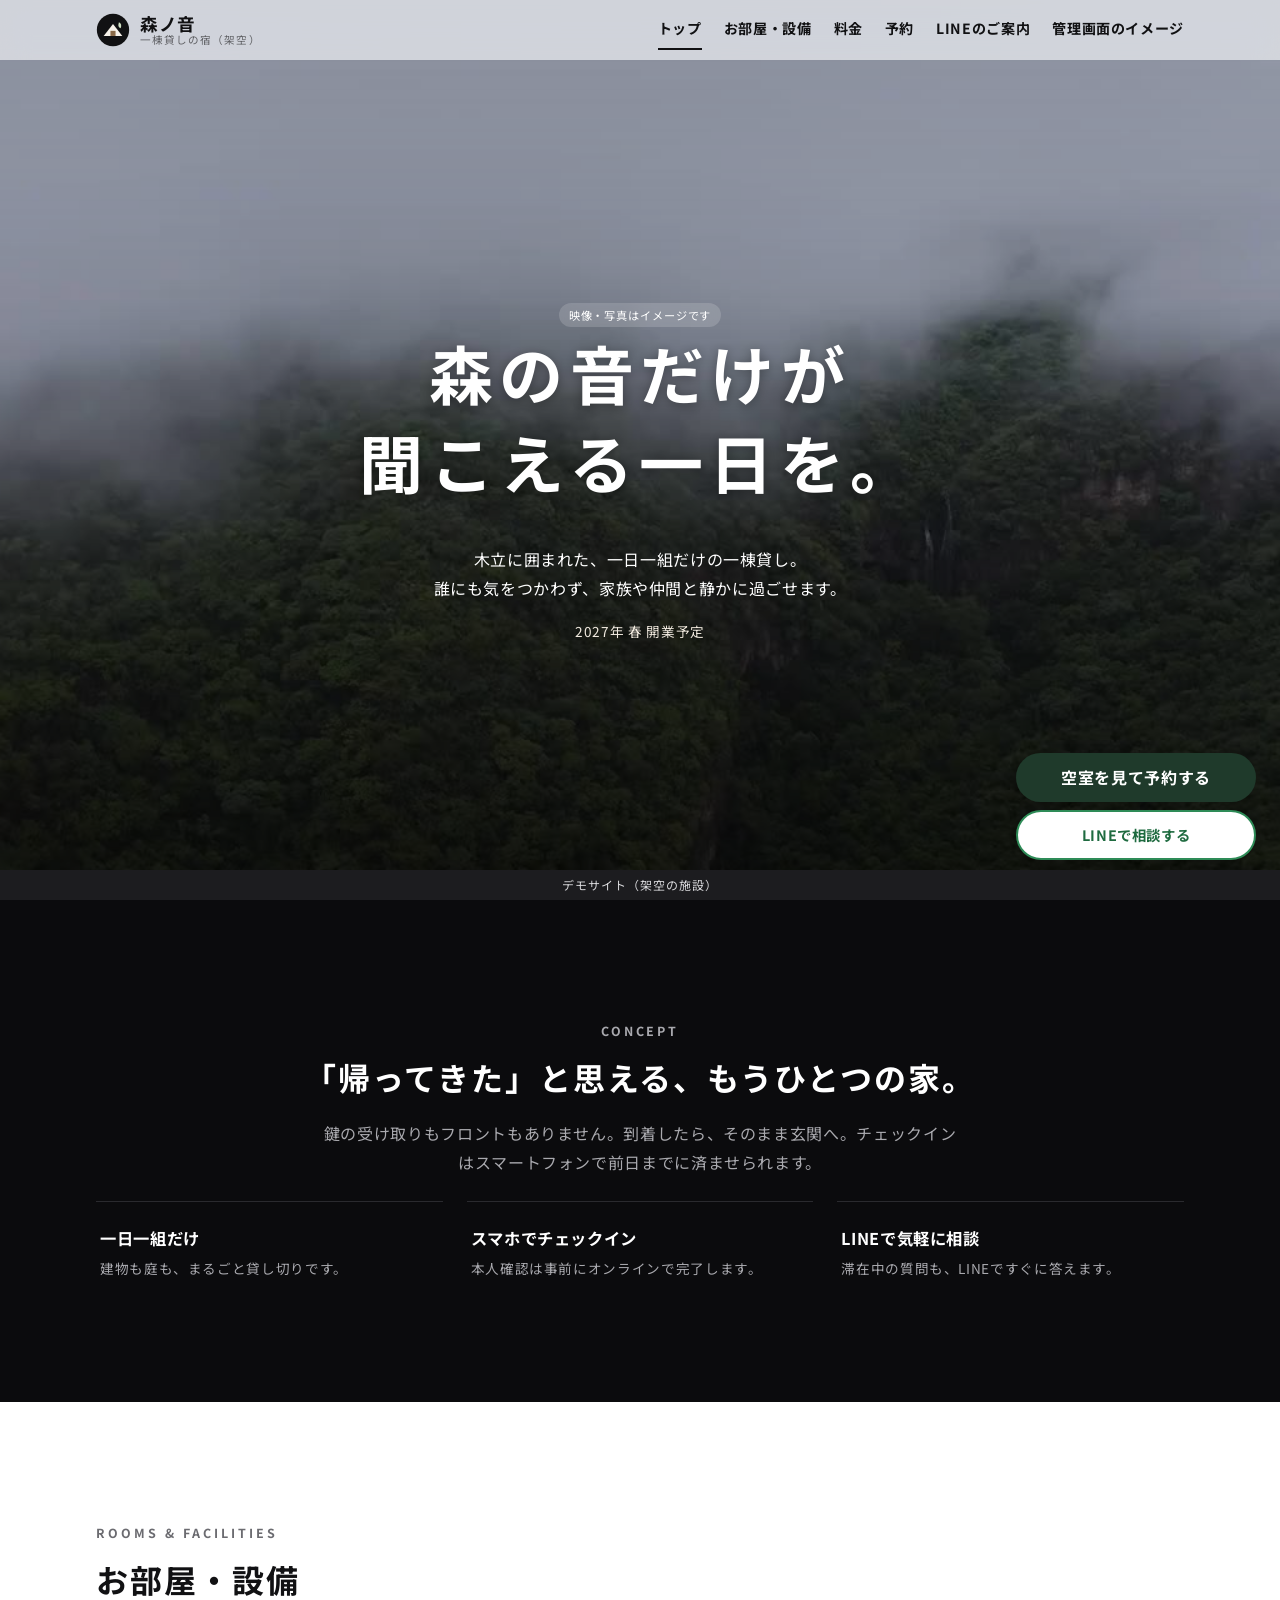
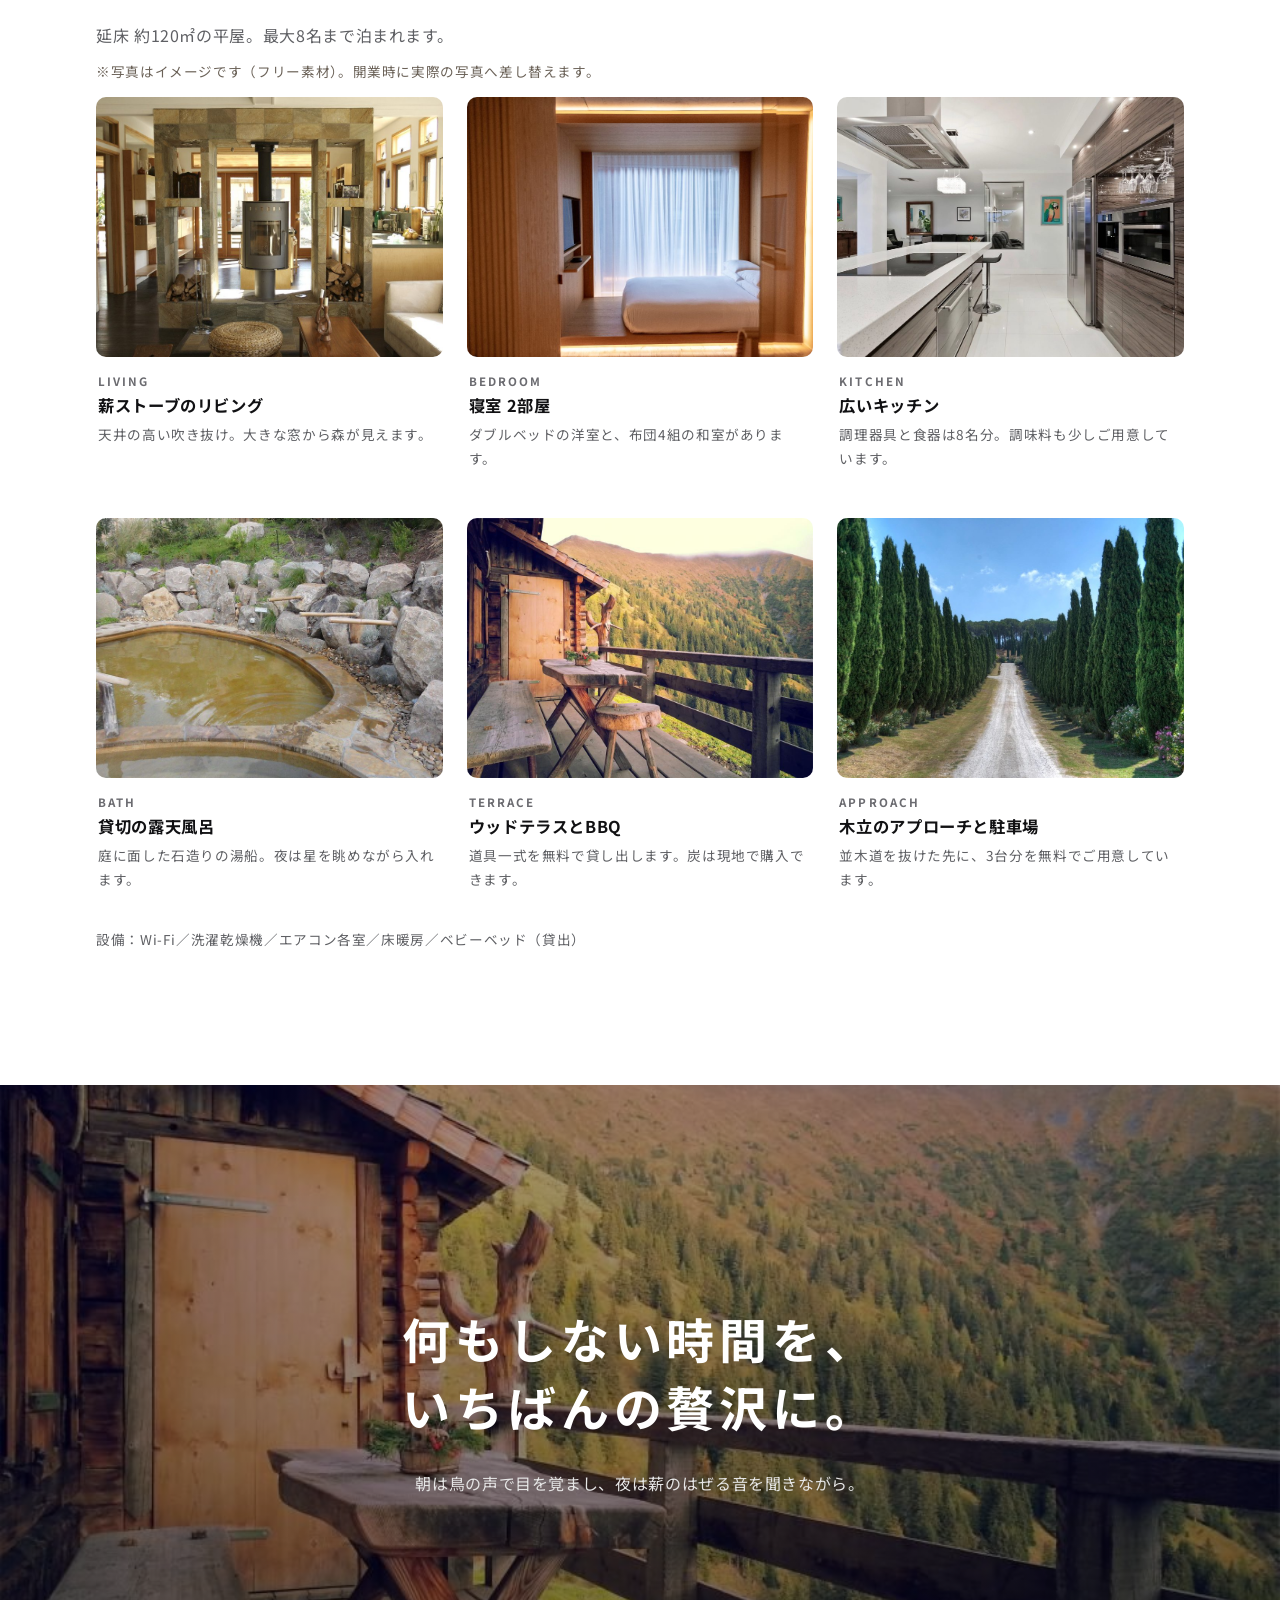
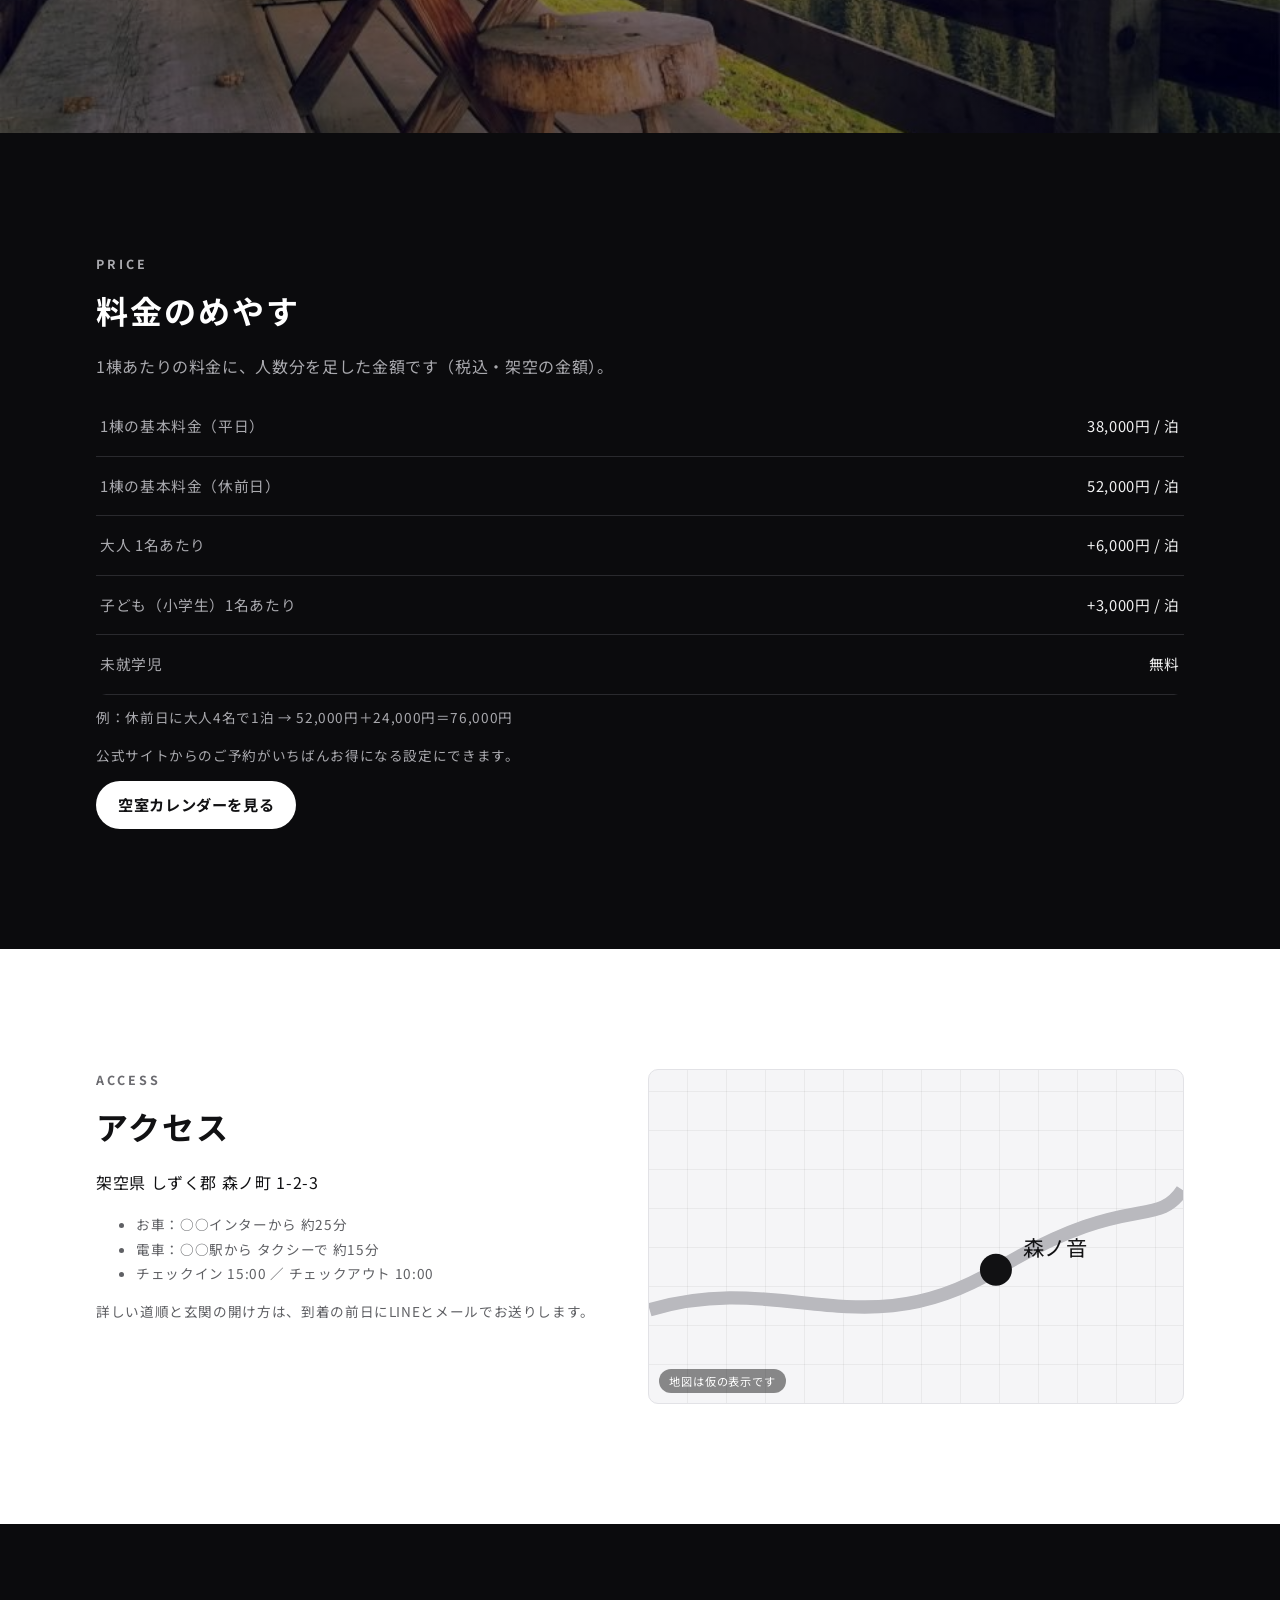
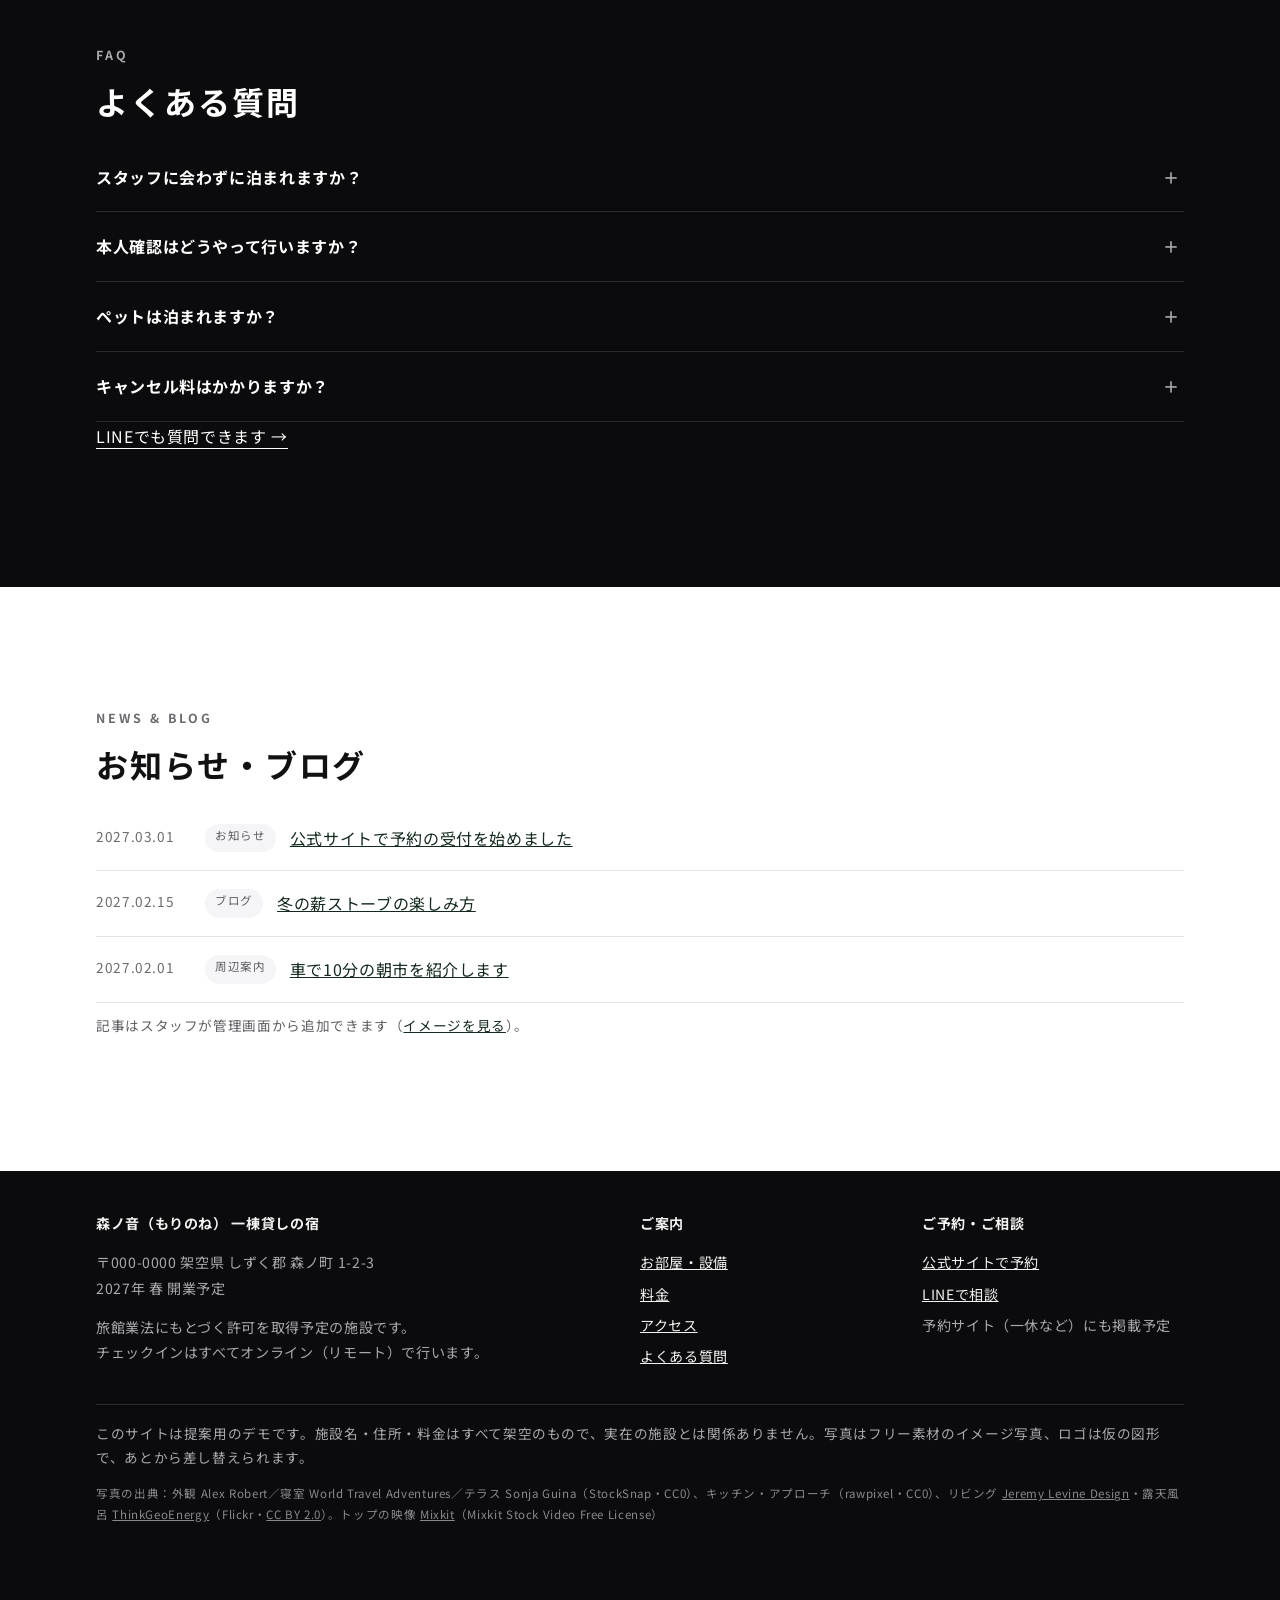
==== commit 4d522d8d: "demo: raise gray text contrast to WCAG AA, drop unused serif font, poster only on first clip Co-Auth" ====
--- a/index.html
+++ b/index.html
@@ -8,7 +8,7 @@
 <meta name="description" content="架空の一棟貸し貸別荘「森ノ音」の公式サイトのデモです。">
 <link rel="preconnect" href="https://fonts.googleapis.com">
 <link rel="preconnect" href="https://fonts.gstatic.com" crossorigin>
-<link href="https://fonts.googleapis.com/css2?family=Noto+Sans+JP:wght@400;700&family=Noto+Serif+JP:wght@500;600&display=swap" rel="stylesheet">
+<link href="https://fonts.googleapis.com/css2?family=Noto+Sans+JP:wght@400;700&display=swap" rel="stylesheet">
 <link rel="stylesheet" href="assets/style.css">
 </head>
 <body class="has-sticky">
@@ -19,9 +19,9 @@
   <section class="hero" aria-label="コンセプト">
     <div class="hero-media" aria-hidden="true">
       <video class="is-on" muted playsinline preload="auto" poster="assets/video/v1.jpg" data-src="assets/video/v1.mp4"></video>
-      <video muted playsinline preload="none" poster="assets/video/v2.jpg" data-src="assets/video/v2.mp4"></video>
-      <video muted playsinline preload="none" poster="assets/video/v3.jpg" data-src="assets/video/v3.mp4"></video>
-      <video muted playsinline preload="none" poster="assets/video/v4.jpg" data-src="assets/video/v4.mp4"></video>
+      <video muted playsinline preload="none" data-src="assets/video/v2.mp4"></video>
+      <video muted playsinline preload="none" data-src="assets/video/v3.mp4"></video>
+      <video muted playsinline preload="none" data-src="assets/video/v4.mp4"></video>
     </div>
     <div class="inner">
       <span class="placeholder-tag">映像・写真はイメージです</span>
--- a/assets/style.css
+++ b/assets/style.css
@@ -321,7 +321,7 @@
   --bg: #f5f5f7; --bg-alt: #ededf0; --paper: #ffffff;
   --ink: #111113; --ink-soft: #5f6064; --line: #e2e2e6;
   --black: #0b0b0d; --on-black: #f2f2f2; --on-black-soft: #a9a9ae;
-  --wood: #8e8e93; --wood-dark: #6b6b70;
+  --wood: #6b6b70; --wood-dark: #6b6b70;
   --moss: #1f3a2b; --moss-dark: #142a1e;
   --radius: 10px;
 }
@@ -329,7 +329,7 @@
 h1, h2, h3, .brand .name { font-family: "Noto Sans JP", system-ui, sans-serif; font-weight: 700; }
 h2 { font-size: clamp(1.4rem, 3.4vw, 2rem); letter-spacing: .06em; }
 .section { padding: clamp(64px, 10vw, 120px) 0; }
-.eyebrow { font-size: .78rem; font-weight: 700; letter-spacing: .24em; color: #8e8e93; margin-bottom: 1em; }
+.eyebrow { font-size: .78rem; font-weight: 700; letter-spacing: .24em; color: #6b6b70; margin-bottom: 1em; }
 .lead { color: var(--ink-soft); }
 
 /* ヘッダー＝すりガラス */
@@ -371,7 +371,7 @@
 .card { background: transparent; border: 0; border-radius: 0; }
 .card .ph { border-radius: var(--radius); overflow: hidden; }
 .card .body { padding: 14px 2px 6px; }
-.card-en { display: block; font-size: .72rem; font-weight: 700; letter-spacing: .18em; color: #8e8e93; margin-bottom: 2px; }
+.card-en { display: block; font-size: .72rem; font-weight: 700; letter-spacing: .18em; color: #6b6b70; margin-bottom: 2px; }
 .card h3 { font-size: 1.02rem; margin-bottom: .3em; }
 .grid-3 { gap: 28px 24px; }
 .card:hover .ph { transform: none; filter: brightness(1.06); }
@@ -397,7 +397,7 @@
 
 /* お知らせ・地図・タグ */
 .news-list li { border-bottom-color: var(--line); padding: 18px 0; }
-.news-list time { color: #8e8e93; }
+.news-list time { color: #6b6b70; }
 .tag { background: var(--bg); color: var(--ink-soft); }
 .map-ph { background: repeating-linear-gradient(0deg, transparent 0 38px, rgba(0,0,0,.05) 38px 39px), repeating-linear-gradient(90deg, transparent 0 38px, rgba(0,0,0,.05) 38px 39px), var(--bg); border-color: var(--line); }
 .map-ph path { stroke: #b9b9be; } .map-ph circle { fill: var(--ink); } .map-ph text { fill: var(--ink); }
@@ -412,7 +412,7 @@
 .steps li.active, .cal button.day.sel, .timeline .dot, .legend .l-sel::before { background: var(--ink); border-color: var(--ink); }
 .cal button.day small { color: var(--ink-soft); }
 .cal button.day.in-range { background: #e6e6ea; border-color: #cfcfd4; }
-.cal button.day.full { background: #f0f0f2; color: #9a9a9f; }
+.cal button.day.full { background: #f0f0f2; color: #6a6a70; }
 .admin-top { background: var(--black); }
 .admin-tabs button.on { color: var(--ink); border-bottom-color: var(--ink); }
 .flow-steps li.on { border-color: var(--ink); }
